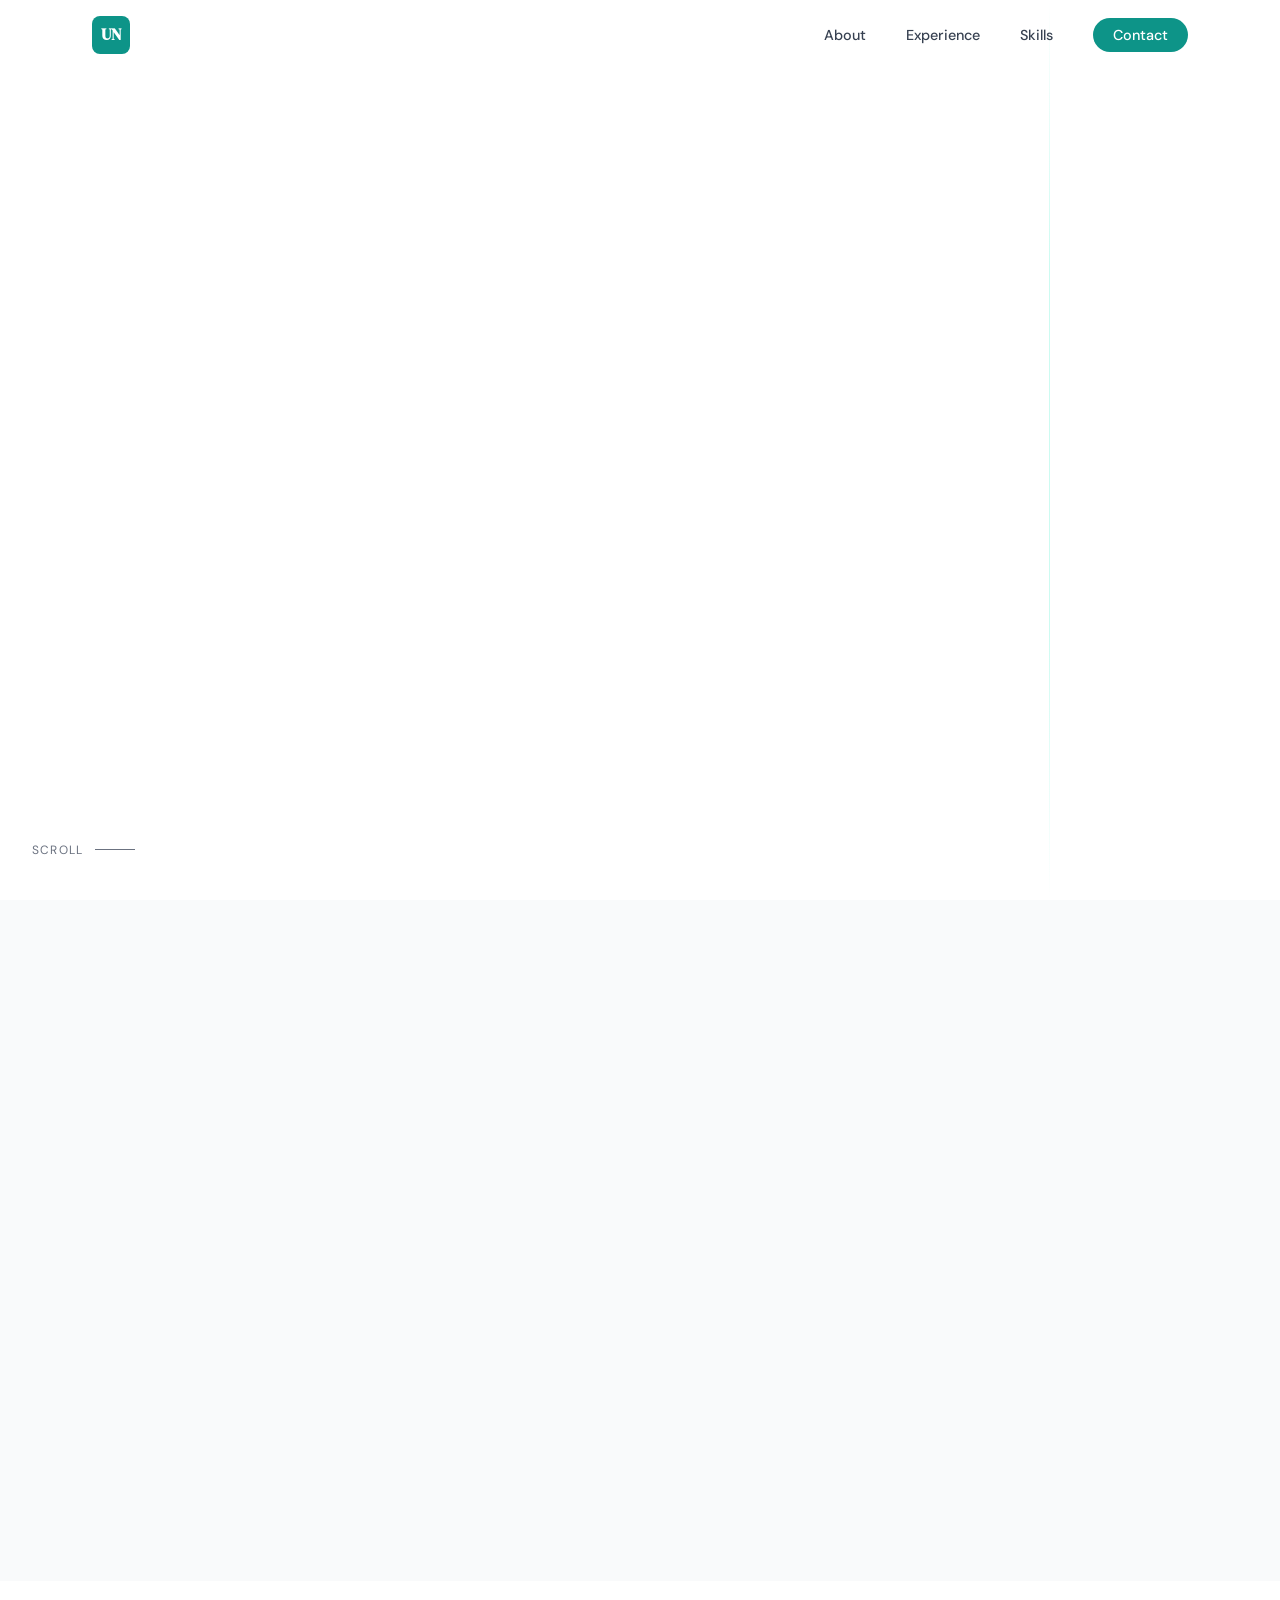
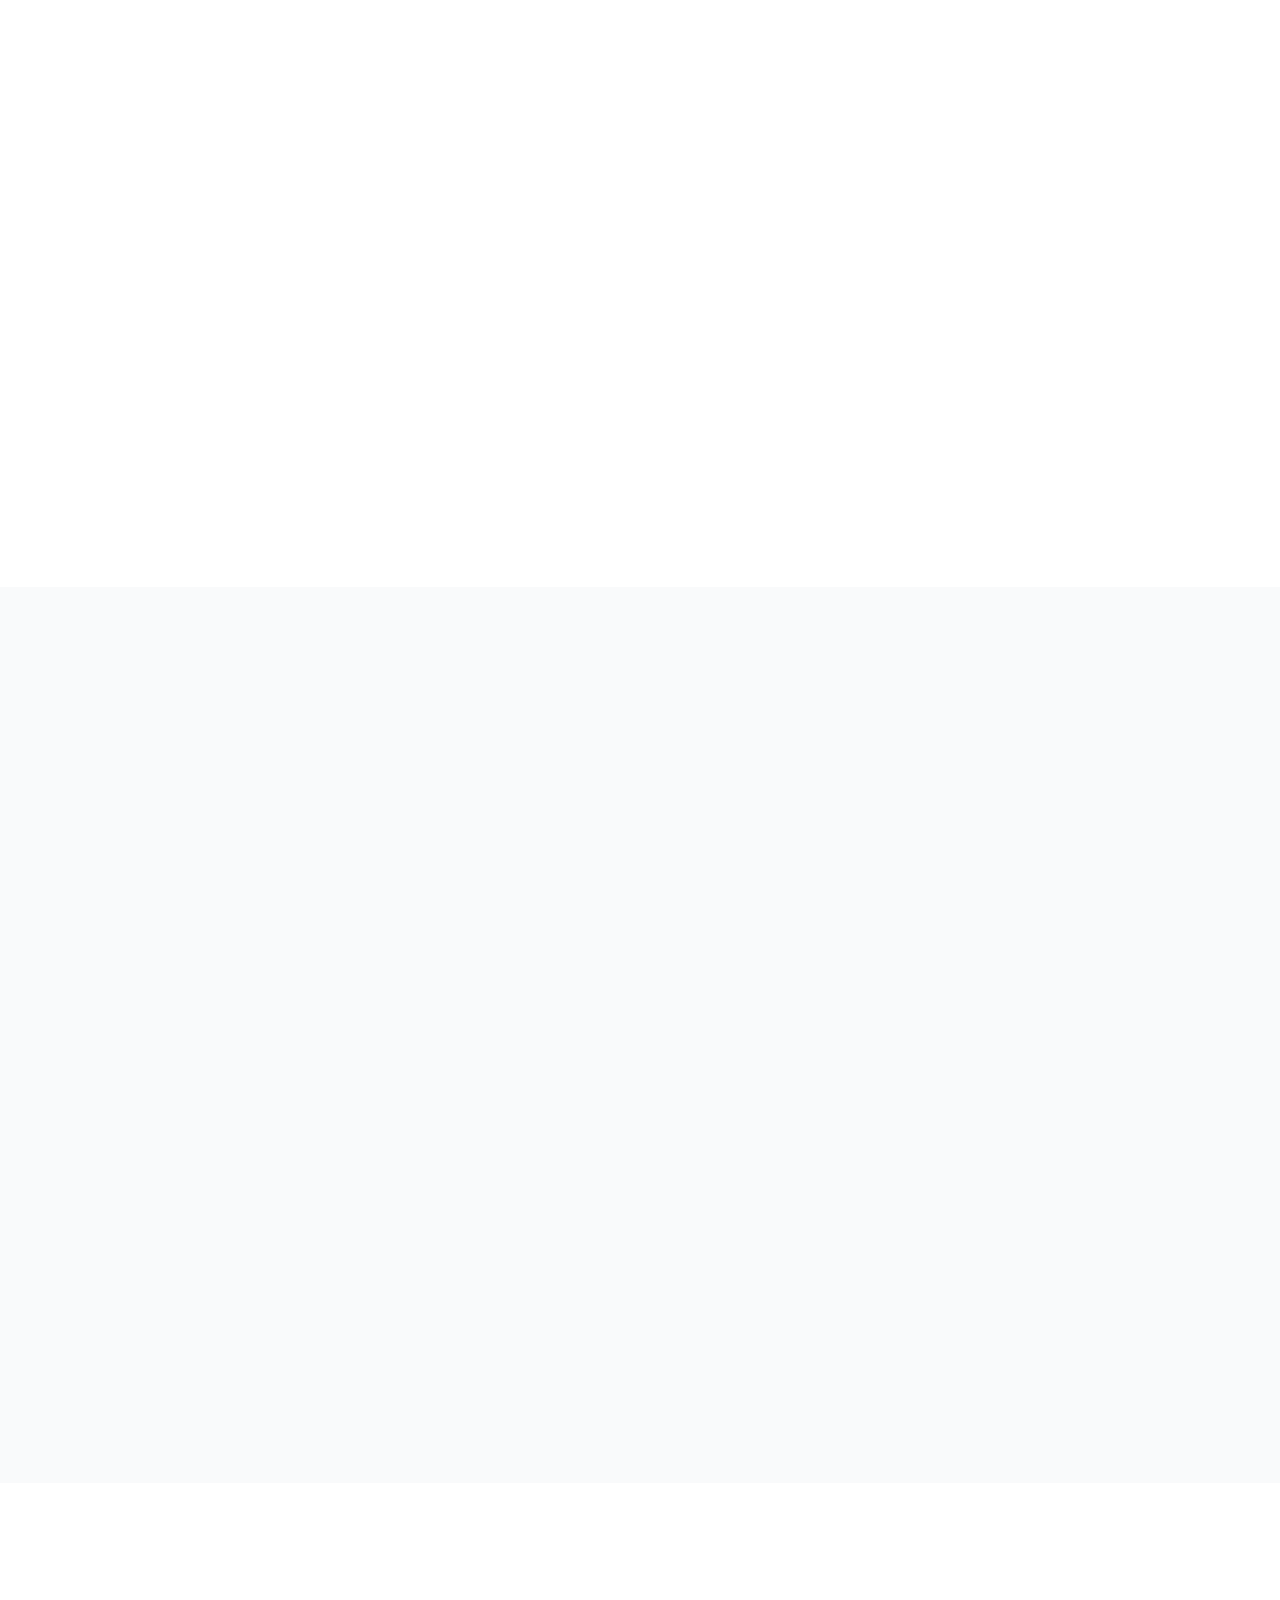
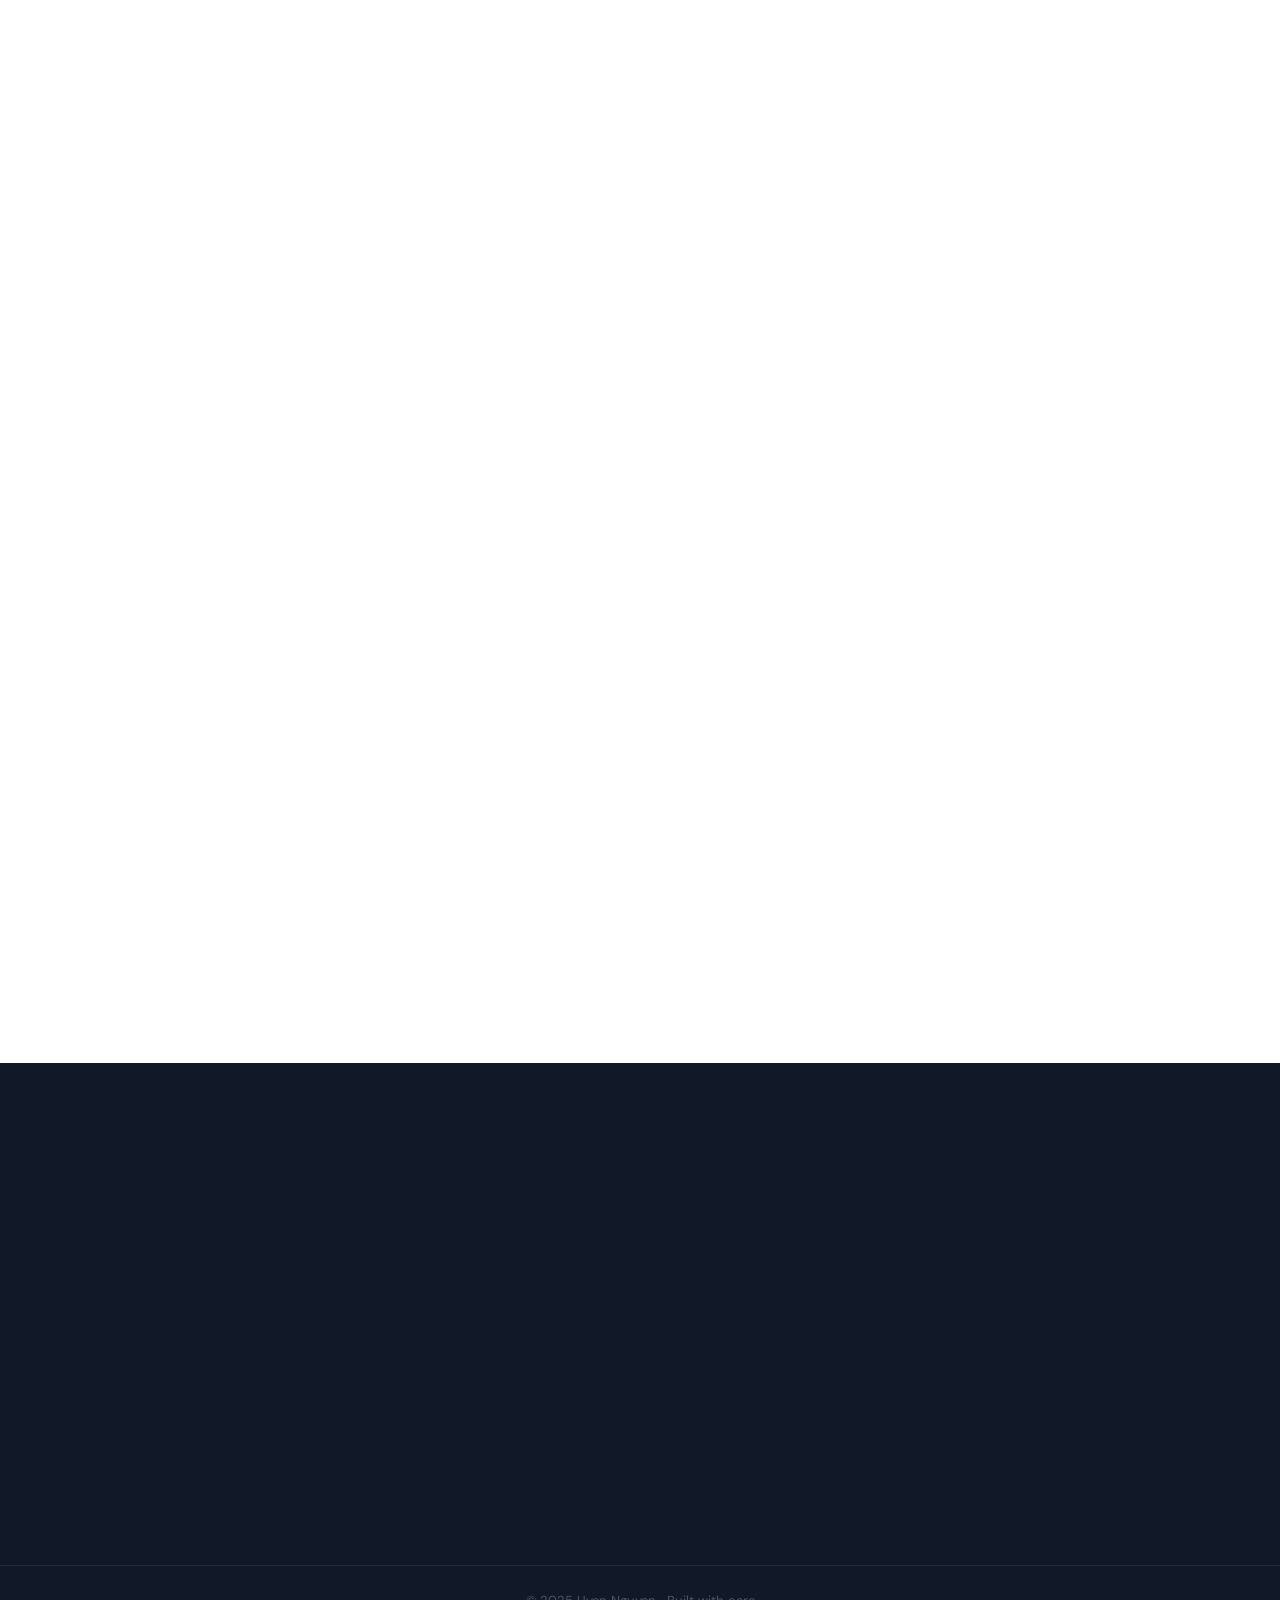
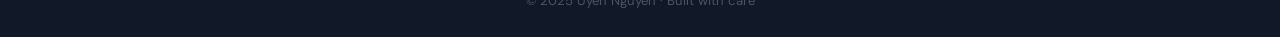
==== index.html @ 68ba97ee "Add files via upload" ====
<!DOCTYPE html>
<html lang="en">
<head>
  <meta charset="UTF-8" />
  <meta name="viewport" content="width=device-width, initial-scale=1.0" />
  <title>Uyen Nguyen — Accounting Professional</title>
  <link rel="stylesheet" href="styles.css" />
  <link href="https://fonts.googleapis.com/css2?family=DM+Serif+Display:ital@0;1&family=DM+Sans:wght@300;400;500;600&display=swap" rel="stylesheet" />
</head>
<body>

  <!-- NAV -->
  <nav id="navbar">
    <div class="nav-inner">
      <a class="nav-logo" href="#hero">UN</a>
      <ul class="nav-links">
        <li><a href="#about">About</a></li>
        <li><a href="#experience">Experience</a></li>
        <li><a href="#skills">Skills</a></li>
        <li><a href="#contact" class="nav-cta">Contact</a></li>
      </ul>
      <button class="hamburger" id="hamburger" aria-label="Menu">
        <span></span><span></span><span></span>
      </button>
    </div>
  </nav>

  <!-- HERO -->
  <section id="hero">
    <div class="hero-bg-line"></div>
    <div class="hero-content">
      <p class="hero-eyebrow" data-reveal>Accounting Professional</p>
      <h1 data-reveal data-delay="1">
        Uyen<br/><em>Nguyen</em>
      </h1>
      <p class="hero-sub" data-reveal data-delay="2">
        Rutgers Business School · B.S. Accounting (Expected 2027)<br/>
        Precision-driven, detail-obsessed, bilingual.
      </p>
      <div class="hero-actions" data-reveal data-delay="3">
        <a href="#experience" class="btn btn-primary">View My Work</a>
        <a href="#contact" class="btn btn-ghost">Get in Touch</a>
      </div>
    </div>
    <div class="hero-photo-wrap" data-reveal data-delay="2">
      <img src="profile.jpeg" alt="Uyen Nguyen" class="hero-photo" />
    </div>
    <div class="scroll-hint" id="scrollHint">
      <span>Scroll</span>
      <div class="scroll-line"></div>
    </div>
  </section>

  <!-- ABOUT -->
  <section id="about">
    <div class="container">
      <div class="about-grid">
        <div class="about-left">
          <p class="section-label" data-reveal>About Me</p>
          <h2 data-reveal>Numbers tell<br/><em>stories.</em> I translate them.</h2>
        </div>
        <div class="about-right">
          <p data-reveal>I'm an accounting student at Rutgers Business School with a passion for clean financial records, smart systems, and efficient workflows. My background spans remote bookkeeping, reconciliation, and leveraging tools like Excel and QuickBooks to drive accuracy and insight.</p>
          <p data-reveal>Before transferring to Rutgers, I earned my Associate's degree in Accounting from Brookdale Community College with a 3.80 GPA, landing on the Dean's List two years running. I bring the same dedication to everything I take on.</p>
          <div class="about-stats" data-reveal>
            <div class="stat">
              <span class="stat-num">97%</span>
              <span class="stat-label">Bookkeeping accuracy rate</span>
            </div>
            <div class="stat">
              <span class="stat-num">30%</span>
              <span class="stat-label">File retrieval time improvement</span>
            </div>
            <div class="stat">
              <span class="stat-num">3.80</span>
              <span class="stat-label">Community college GPA</span>
            </div>
          </div>
          <div class="about-meta" data-reveal>
            <div class="meta-item">
              <span class="meta-icon">📍</span>
              <span>Howell, New Jersey</span>
            </div>
            <div class="meta-item">
              <span class="meta-icon">🌐</span>
              <span>Vietnamese & English — Fluent</span>
            </div>
            <div class="meta-item">
              <span class="meta-icon">🎓</span>
              <span>B.S. Accounting, Rutgers — May 2027</span>
            </div>
          </div>
        </div>
      </div>
    </div>
  </section>

  <!-- EDUCATION -->
  <section id="education">
    <div class="container">
      <p class="section-label" data-reveal>Education</p>
      <h2 data-reveal>Academic <em>Foundation</em></h2>
      <div class="edu-grid">
        <div class="edu-card" data-reveal>
          <div class="edu-logo">R</div>
          <div class="edu-info">
            <h3>Rutgers, The State University of New Jersey</h3>
            <p class="edu-sub">Rutgers Business School · New Brunswick, NJ</p>
            <p class="edu-deg">Bachelor of Science, Accounting</p>
            <p class="edu-date">Expected May 2027</p>
            <div class="edu-tags">
              <span>Financial Accounting</span>
              <span>Managerial Accounting</span>
              <span>Cost Accounting</span>
              <span>Business Law</span>
              <span>Finance</span>
              <span>Marketing</span>
            </div>
          </div>
        </div>
        <div class="edu-card" data-reveal data-delay="1">
          <div class="edu-logo edu-logo-alt">B</div>
          <div class="edu-info">
            <h3>Brookdale Community College</h3>
            <p class="edu-sub">Lincroft, NJ</p>
            <p class="edu-deg">Associate of Science, Accounting</p>
            <p class="edu-date">May 2024 · GPA: 3.80</p>
            <div class="edu-tags">
              <span>🏆 Dean's List 2022</span>
              <span>🏆 Dean's List 2023</span>
              <span>Full-Time Student</span>
            </div>
          </div>
        </div>
      </div>
    </div>
  </section>

  <!-- EXPERIENCE -->
  <section id="experience">
    <div class="container">
      <p class="section-label" data-reveal>Experience</p>
      <h2 data-reveal>Professional <em>Work</em></h2>
      <div class="exp-block" data-reveal>
        <div class="exp-header">
          <div>
            <h3>Accounting Assistant</h3>
            <p class="exp-company">Donuts Bakery · Ho Chi Minh City, Vietnam</p>
          </div>
          <span class="exp-date">2021 – 2023</span>
        </div>
        <p class="exp-note">Remote Position · Bookkeeping & Financial Records</p>
        <ul class="exp-list">
          <li>
            <span class="exp-bullet"></span>
            Organized and systematically cataloged client files in Google Drive, improving file retrieval time by <strong>30%</strong> and streamlining accounting processes.
          </li>
          <li>
            <span class="exp-bullet"></span>
            Maintained accurate financial records and reconciled accounts, achieving a <strong>97% accuracy rate</strong> in bookkeeping tasks and ensuring 100% compliance with company standards and tax regulations.
          </li>
          <li>
            <span class="exp-bullet"></span>
            Assisted in tracking internal controls, ensuring accurate loan payments for operational expenses.
          </li>
          <li>
            <span class="exp-bullet"></span>
            Utilized Excel and QuickBooks to organize financial data, improving efficiency and accuracy across workflows.
          </li>
          <li>
            <span class="exp-bullet"></span>
            Coordinated and led dynamic Zoom meetings, contributing to team collaboration and effective problem-solving on accounting-related matters.
          </li>
        </ul>
        <div class="exp-tools">
          <span>Excel</span><span>QuickBooks</span><span>Google Drive</span><span>Zoom</span>
        </div>
      </div>
    </div>
  </section>

  <!-- SKILLS -->
  <section id="skills">
    <div class="container">
      <p class="section-label" data-reveal>Capabilities</p>
      <h2 data-reveal>Skills &amp; <em>Tools</em></h2>
      <div class="skills-grid">

        <div class="skill-card" data-reveal>
          <div class="skill-icon">📊</div>
          <h4>Microsoft Excel</h4>
          <p class="skill-level">Professional</p>
          <p>VLOOKUP, XLOOKUP, PivotTables, Charts, Advanced Functions</p>
        </div>

        <div class="skill-card" data-reveal data-delay="1">
          <div class="skill-icon">📒</div>
          <h4>QuickBooks Desktop</h4>
          <p class="skill-level">Advanced</p>
          <p>Financial records, reconciliation, accounts management</p>
        </div>

        <div class="skill-card" data-reveal data-delay="2">
          <div class="skill-icon">☁️</div>
          <h4>Google Workspace</h4>
          <p class="skill-level">Proficient</p>
          <p>Drive, Docs, Sheets — remote collaboration &amp; file management</p>
        </div>

        <div class="skill-card" data-reveal data-delay="3">
          <div class="skill-icon">🗄️</div>
          <h4>SQL</h4>
          <p class="skill-level">Basic</p>
          <p>Data querying and basic database operations</p>
        </div>

        <div class="skill-card" data-reveal data-delay="1">
          <div class="skill-icon">📋</div>
          <h4>Microsoft Office Suite</h4>
          <p class="skill-level">Proficient</p>
          <p>Word, PowerPoint — documentation and presentations</p>
        </div>

        <div class="skill-card" data-reveal data-delay="2">
          <div class="skill-icon">🌏</div>
          <h4>Languages</h4>
          <p class="skill-level">Bilingual</p>
          <p>Vietnamese (Native) &amp; English (Fluent)</p>
        </div>

      </div>

      <!-- Certifications -->
      <div class="certs-block" data-reveal>
        <p class="section-label" style="margin-bottom: 1.5rem;">Certifications</p>
        <div class="certs-list">
          <div class="cert-item">
            <span class="cert-icon">🎓</span>
            <div>
              <p class="cert-name">Excel Essential Training</p>
              <p class="cert-issuer">LinkedIn Learning</p>
            </div>
          </div>
          <div class="cert-item">
            <span class="cert-icon">🎓</span>
            <div>
              <p class="cert-name">Excel: VLOOKUP / XLOOKUP / Advanced Formulas</p>
              <p class="cert-issuer">LinkedIn Learning</p>
            </div>
          </div>
          <div class="cert-item">
            <span class="cert-icon">🎓</span>
            <div>
              <p class="cert-name">Professional Skills Job Simulation</p>
              <p class="cert-issuer">Forage · Issued Feb 2025</p>
            </div>
          </div>
        </div>
      </div>
    </div>
  </section>

  <!-- CONTACT -->
  <section id="contact">
    <div class="container">
      <div class="contact-inner">
        <div class="contact-left">
          <p class="section-label" data-reveal>Contact</p>
          <h2 data-reveal>Let's work<br/><em>together.</em></h2>
          <p data-reveal>I'm currently open to internship and part-time accounting opportunities. Reach out — I'd love to connect.</p>
        </div>
        <div class="contact-right" data-reveal>
          <a href="mailto:hoanguyen23101@gmail.com" class="contact-card">
            <span class="cc-icon">✉️</span>
            <div>
              <p class="cc-label">Email</p>
              <p class="cc-value">hoanguyen23101@gmail.com</p>
            </div>
          </a>
          <a href="tel:7326144716" class="contact-card">
            <span class="cc-icon">📱</span>
            <div>
              <p class="cc-label">Phone</p>
              <p class="cc-value">(732) 614-4716</p>
            </div>
          </a>
          <a href="https://linkedin.com/in/Uyennguyen" target="_blank" class="contact-card">
            <span class="cc-icon">🔗</span>
            <div>
              <p class="cc-label">LinkedIn</p>
              <p class="cc-value">linkedin.com/in/Uyennguyen</p>
            </div>
          </a>
          <a href="#" class="contact-card">
            <span class="cc-icon">📍</span>
            <div>
              <p class="cc-label">Location</p>
              <p class="cc-value">Howell, New Jersey 07732</p>
            </div>
          </a>
        </div>
      </div>
    </div>
  </section>

  <!-- FOOTER -->
  <footer>
    <div class="container">
      <p>© 2025 Uyen Nguyen · Built with care</p>
    </div>
  </footer>

  <script src="script.js"></script>
</body>
</html>
---- styles.css ----
/* ============================================================
   UYEN NGUYEN — PORTFOLIO  |  styles.css
   Palette: White + Teal (#0D9488) + Dark (#111827)
   Fonts: DM Serif Display (headings) + DM Sans (body)
============================================================ */

*, *::before, *::after { box-sizing: border-box; margin: 0; padding: 0; }

:root {
  --teal:       #0D9488;
  --teal-light: #CCFBF1;
  --teal-mid:   #5EEAD4;
  --dark:       #111827;
  --mid:        #374151;
  --muted:      #6B7280;
  --border:     #E5E7EB;
  --bg:         #FFFFFF;
  --bg-alt:     #F9FAFB;
  --radius:     12px;
  --transition: 0.35s cubic-bezier(0.4, 0, 0.2, 1);
  --max-w:      1160px;
}

html { scroll-behavior: smooth; }

body {
  font-family: 'DM Sans', sans-serif;
  background: var(--bg);
  color: var(--dark);
  font-size: 16px;
  line-height: 1.7;
  overflow-x: hidden;
}

/* ── TYPOGRAPHY ── */
h1, h2, h3, h4 { font-family: 'DM Serif Display', serif; line-height: 1.15; color: var(--dark); }
em { font-style: italic; color: var(--teal); }
a { text-decoration: none; color: inherit; }
strong { color: var(--teal); font-weight: 600; }

/* ── UTILITIES ── */
.container { max-width: var(--max-w); margin: 0 auto; padding: 0 2rem; }
.section-label {
  font-family: 'DM Sans', sans-serif;
  font-size: 0.75rem;
  font-weight: 600;
  letter-spacing: 0.15em;
  text-transform: uppercase;
  color: var(--teal);
  margin-bottom: 1rem;
}

/* ── REVEAL ANIMATIONS ── */
[data-reveal] {
  opacity: 0;
  transform: translateY(28px);
  transition: opacity 0.65s ease, transform 0.65s ease;
}
[data-reveal][data-delay="1"] { transition-delay: 0.1s; }
[data-reveal][data-delay="2"] { transition-delay: 0.2s; }
[data-reveal][data-delay="3"] { transition-delay: 0.35s; }
[data-reveal].visible { opacity: 1; transform: translateY(0); }

/* ============================================================
   NAV
============================================================ */
#navbar {
  position: fixed; top: 0; left: 0; right: 0; z-index: 100;
  padding: 1rem 0;
  transition: background var(--transition), box-shadow var(--transition);
}
#navbar.scrolled {
  background: rgba(255,255,255,0.92);
  backdrop-filter: blur(12px);
  box-shadow: 0 1px 0 var(--border);
}
.nav-inner {
  max-width: var(--max-w);
  margin: 0 auto; padding: 0 2rem;
  display: flex; align-items: center; justify-content: space-between;
}
.nav-logo {
  width: 38px; height: 38px; background: var(--teal); color: #fff;
  border-radius: 8px; display: grid; place-items: center;
  font-family: 'DM Serif Display', serif; font-size: 1rem; font-weight: 700;
}
.nav-links {
  display: flex; gap: 2.5rem; list-style: none;
}
.nav-links a {
  font-size: 0.9rem; font-weight: 500; color: var(--mid);
  transition: color var(--transition);
}
.nav-links a:hover { color: var(--teal); }
.nav-cta {
  background: var(--teal); color: #fff !important;
  padding: 0.5rem 1.25rem; border-radius: 999px;
  transition: background var(--transition) !important;
}
.nav-cta:hover { background: #0F766E !important; }
.hamburger { display: none; flex-direction: column; gap: 5px; border: none; background: none; cursor: pointer; }
.hamburger span { display: block; width: 22px; height: 2px; background: var(--dark); border-radius: 2px; transition: var(--transition); }

/* ============================================================
   HERO
============================================================ */
#hero {
  min-height: 100vh;
  display: flex; align-items: center;
  position: relative; overflow: hidden;
  padding: 8rem 2rem 4rem;
  background: var(--bg);
}
.hero-bg-line {
  position: absolute; top: 0; right: 18%;
  width: 1px; height: 100%;
  background: linear-gradient(to bottom, transparent, var(--teal-light) 30%, var(--teal-light) 70%, transparent);
}
.hero-content { position: relative; z-index: 2; max-width: 680px; }
.hero-eyebrow {
  font-size: 0.8rem; font-weight: 600; letter-spacing: 0.2em;
  text-transform: uppercase; color: var(--teal); margin-bottom: 1.25rem;
}
#hero h1 {
  font-size: clamp(3.5rem, 9vw, 7rem);
  line-height: 1.05; margin-bottom: 1.5rem;
  color: var(--dark);
}
.hero-sub {
  font-size: 1.1rem; color: var(--muted); margin-bottom: 2.5rem; line-height: 1.6;
}
.hero-actions { display: flex; gap: 1rem; flex-wrap: wrap; }
.btn {
  display: inline-flex; align-items: center;
  padding: 0.85rem 2rem; border-radius: 999px;
  font-size: 0.9rem; font-weight: 600;
  transition: all var(--transition); cursor: pointer;
}
.btn-primary { background: var(--teal); color: #fff; }
.btn-primary:hover { background: #0F766E; transform: translateY(-2px); box-shadow: 0 8px 24px rgba(13,148,136,0.3); }
.btn-ghost { border: 1.5px solid var(--border); color: var(--mid); }
.btn-ghost:hover { border-color: var(--teal); color: var(--teal); }

.hero-photo-wrap {
  position: absolute; right: 6%; top: 50%; transform: translateY(-50%);
  width: clamp(200px, 22vw, 340px); height: clamp(200px, 22vw, 340px);
  z-index: 1;
}
.hero-photo-wrap::before {
  content: '';
  position: absolute; inset: -10px;
  background: var(--teal-light);
  border-radius: 40% 60% 55% 45% / 45% 40% 60% 55%;
  animation: morphBlob 8s ease-in-out infinite;
  z-index: 0;
}
.hero-photo {
  position: relative; z-index: 1;
  width: 100%; height: 100%;
  object-fit: cover; object-position: center top;
  border-radius: 38% 62% 52% 48% / 42% 38% 62% 58%;
  animation: morphBlob 8s ease-in-out infinite;
  box-shadow: 0 20px 60px rgba(13,148,136,0.2);
}
@keyframes morphBlob {
  0%,100% { border-radius: 38% 62% 52% 48% / 42% 38% 62% 58%; }
  33%      { border-radius: 60% 40% 30% 70% / 55% 30% 70% 45%; }
  66%      { border-radius: 40% 60% 65% 35% / 40% 65% 35% 60%; }
}
.scroll-hint {
  position: absolute; bottom: 2.5rem; left: 2rem;
  display: flex; align-items: center; gap: 0.75rem;
  font-size: 0.75rem; letter-spacing: 0.1em; text-transform: uppercase;
  color: var(--muted); opacity: 1; transition: opacity 0.5s;
}
.scroll-hint.hidden { opacity: 0; }
.scroll-line {
  width: 40px; height: 1px; background: var(--muted);
  position: relative; overflow: hidden;
}
.scroll-line::after {
  content: '';
  position: absolute; left: -100%; top: 0;
  width: 100%; height: 100%; background: var(--teal);
  animation: scrollSlide 2s ease-in-out infinite;
}
@keyframes scrollSlide { 0%{left:-100%} 50%{left:0} 100%{left:100%} }

/* ============================================================
   ABOUT
============================================================ */
#about { padding: 7rem 0; background: var(--bg-alt); }
.about-grid {
  display: grid; grid-template-columns: 1fr 1.6fr; gap: 5rem; align-items: start;
}
.about-left h2 { font-size: clamp(2rem, 4vw, 3rem); }
.about-right p { color: var(--mid); margin-bottom: 1.5rem; }
.about-stats {
  display: flex; gap: 2rem; margin: 2.5rem 0;
  flex-wrap: wrap;
}
.stat { display: flex; flex-direction: column; }
.stat-num {
  font-family: 'DM Serif Display', serif;
  font-size: 2.2rem; color: var(--teal); line-height: 1;
}
.stat-label { font-size: 0.8rem; color: var(--muted); margin-top: 0.3rem; }
.about-meta { display: flex; flex-direction: column; gap: 0.6rem; }
.meta-item { display: flex; align-items: center; gap: 0.75rem; font-size: 0.9rem; color: var(--mid); }
.meta-icon { font-size: 1rem; }

/* ============================================================
   EDUCATION
============================================================ */
#education { padding: 7rem 0; }
#education h2 { font-size: clamp(2rem, 4vw, 3rem); margin-bottom: 3rem; }
.edu-grid { display: grid; grid-template-columns: 1fr 1fr; gap: 2rem; }
.edu-card {
  display: flex; gap: 1.5rem;
  padding: 2rem; border: 1.5px solid var(--border);
  border-radius: var(--radius);
  background: var(--bg);
  transition: border-color var(--transition), box-shadow var(--transition);
}
.edu-card:hover { border-color: var(--teal-mid); box-shadow: 0 8px 30px rgba(13,148,136,0.1); }
.edu-logo {
  width: 48px; height: 48px; flex-shrink: 0;
  background: var(--teal); color: #fff;
  border-radius: 10px; display: grid; place-items: center;
  font-family: 'DM Serif Display', serif; font-size: 1.3rem;
}
.edu-logo-alt { background: var(--dark); }
.edu-info h3 { font-size: 1rem; margin-bottom: 0.25rem; }
.edu-sub { font-size: 0.82rem; color: var(--muted); margin-bottom: 0.5rem; }
.edu-deg { font-size: 0.9rem; font-weight: 500; color: var(--mid); }
.edu-date { font-size: 0.82rem; color: var(--teal); font-weight: 500; margin-bottom: 1rem; }
.edu-tags { display: flex; flex-wrap: wrap; gap: 0.4rem; }
.edu-tags span {
  font-size: 0.72rem; padding: 0.25rem 0.65rem;
  background: var(--teal-light); color: var(--teal);
  border-radius: 999px; font-weight: 500;
}

/* ============================================================
   EXPERIENCE
============================================================ */
#experience { padding: 7rem 0; background: var(--bg-alt); }
#experience h2 { font-size: clamp(2rem, 4vw, 3rem); margin-bottom: 3rem; }
.exp-block {
  padding: 2.5rem; border: 1.5px solid var(--border);
  border-radius: var(--radius); background: var(--bg);
  transition: box-shadow var(--transition);
}
.exp-block:hover { box-shadow: 0 12px 40px rgba(0,0,0,0.06); }
.exp-header {
  display: flex; justify-content: space-between; align-items: flex-start;
  margin-bottom: 0.4rem; flex-wrap: wrap; gap: 1rem;
}
.exp-header h3 { font-size: 1.35rem; }
.exp-company { font-size: 0.9rem; color: var(--muted); }
.exp-date {
  font-size: 0.82rem; font-weight: 600; color: var(--teal);
  background: var(--teal-light); padding: 0.3rem 0.8rem;
  border-radius: 999px; white-space: nowrap;
}
.exp-note { font-size: 0.82rem; color: var(--muted); margin-bottom: 1.5rem; font-style: italic; }
.exp-list { list-style: none; display: flex; flex-direction: column; gap: 0.85rem; margin-bottom: 1.75rem; }
.exp-list li { display: flex; align-items: flex-start; gap: 0.85rem; font-size: 0.95rem; color: var(--mid); }
.exp-bullet {
  flex-shrink: 0; width: 6px; height: 6px;
  background: var(--teal); border-radius: 50%;
  margin-top: 0.6rem;
}
.exp-tools { display: flex; flex-wrap: wrap; gap: 0.4rem; }
.exp-tools span {
  font-size: 0.78rem; padding: 0.3rem 0.8rem;
  background: var(--bg-alt); border: 1px solid var(--border);
  border-radius: 999px; color: var(--mid); font-weight: 500;
}

/* ============================================================
   SKILLS
============================================================ */
#skills { padding: 7rem 0; }
#skills h2 { font-size: clamp(2rem, 4vw, 3rem); margin-bottom: 3rem; }
.skills-grid {
  display: grid; grid-template-columns: repeat(3, 1fr);
  gap: 1.5rem; margin-bottom: 4rem;
}
.skill-card {
  padding: 1.75rem;
  border: 1.5px solid var(--border);
  border-radius: var(--radius);
  background: var(--bg);
  transition: border-color var(--transition), transform var(--transition), box-shadow var(--transition);
}
.skill-card:hover {
  border-color: var(--teal-mid);
  transform: translateY(-4px);
  box-shadow: 0 12px 32px rgba(13,148,136,0.12);
}
.skill-icon { font-size: 1.75rem; margin-bottom: 0.85rem; }
.skill-card h4 { font-size: 1rem; margin-bottom: 0.25rem; }
.skill-level { font-size: 0.75rem; font-weight: 600; color: var(--teal); text-transform: uppercase; letter-spacing: 0.08em; margin-bottom: 0.5rem; }
.skill-card p { font-size: 0.88rem; color: var(--muted); line-height: 1.5; }

/* Certifications */
.certs-block {
  background: var(--bg-alt); border-radius: var(--radius);
  padding: 2.5rem; border: 1.5px solid var(--border);
}
.certs-list { display: flex; flex-direction: column; gap: 1rem; }
.cert-item { display: flex; align-items: center; gap: 1rem; }
.cert-icon { font-size: 1.25rem; }
.cert-name { font-weight: 500; font-size: 0.95rem; }
.cert-issuer { font-size: 0.82rem; color: var(--muted); }

/* ============================================================
   CONTACT
============================================================ */
#contact { padding: 7rem 0; background: var(--dark); color: #fff; }
#contact .section-label { color: var(--teal-mid); }
#contact h2 { font-size: clamp(2.2rem, 5vw, 3.5rem); color: #fff; }
.contact-inner { display: grid; grid-template-columns: 1fr 1.2fr; gap: 5rem; align-items: center; }
.contact-left p { color: #9CA3AF; margin-top: 1.5rem; font-size: 1.05rem; }
.contact-right { display: grid; grid-template-columns: 1fr 1fr; gap: 1rem; }
.contact-card {
  display: flex; align-items: center; gap: 1rem;
  padding: 1.25rem 1.5rem;
  background: rgba(255,255,255,0.05);
  border: 1px solid rgba(255,255,255,0.1);
  border-radius: var(--radius);
  transition: background var(--transition), border-color var(--transition), transform var(--transition);
}
.contact-card:hover {
  background: rgba(13,148,136,0.15);
  border-color: var(--teal);
  transform: translateY(-2px);
}
.cc-icon { font-size: 1.35rem; }
.cc-label { font-size: 0.72rem; text-transform: uppercase; letter-spacing: 0.1em; color: #6B7280; font-weight: 600; }
.cc-value { font-size: 0.85rem; color: #E5E7EB; margin-top: 0.15rem; }

/* ============================================================
   FOOTER
============================================================ */
footer {
  padding: 1.5rem 0; background: var(--dark);
  border-top: 1px solid rgba(255,255,255,0.07);
  text-align: center; font-size: 0.82rem; color: #4B5563;
}

/* ============================================================
   RESPONSIVE
============================================================ */
@media (max-width: 900px) {
  .about-grid, .contact-inner { grid-template-columns: 1fr; gap: 3rem; }
  .edu-grid, .skills-grid { grid-template-columns: 1fr; }
  .contact-right { grid-template-columns: 1fr; }
}
@media (max-width: 768px) {
  .nav-links { display: none; }
  .hamburger { display: flex; }
  #hero { padding: 7rem 2rem 4rem; }
  .hero-photo-wrap { display: none; }
  .exp-header { flex-direction: column; }
}
@media (max-width: 480px) {
  .hero-actions { flex-direction: column; }
  .btn { justify-content: center; }
  .about-stats { flex-direction: column; gap: 1.25rem; }
}
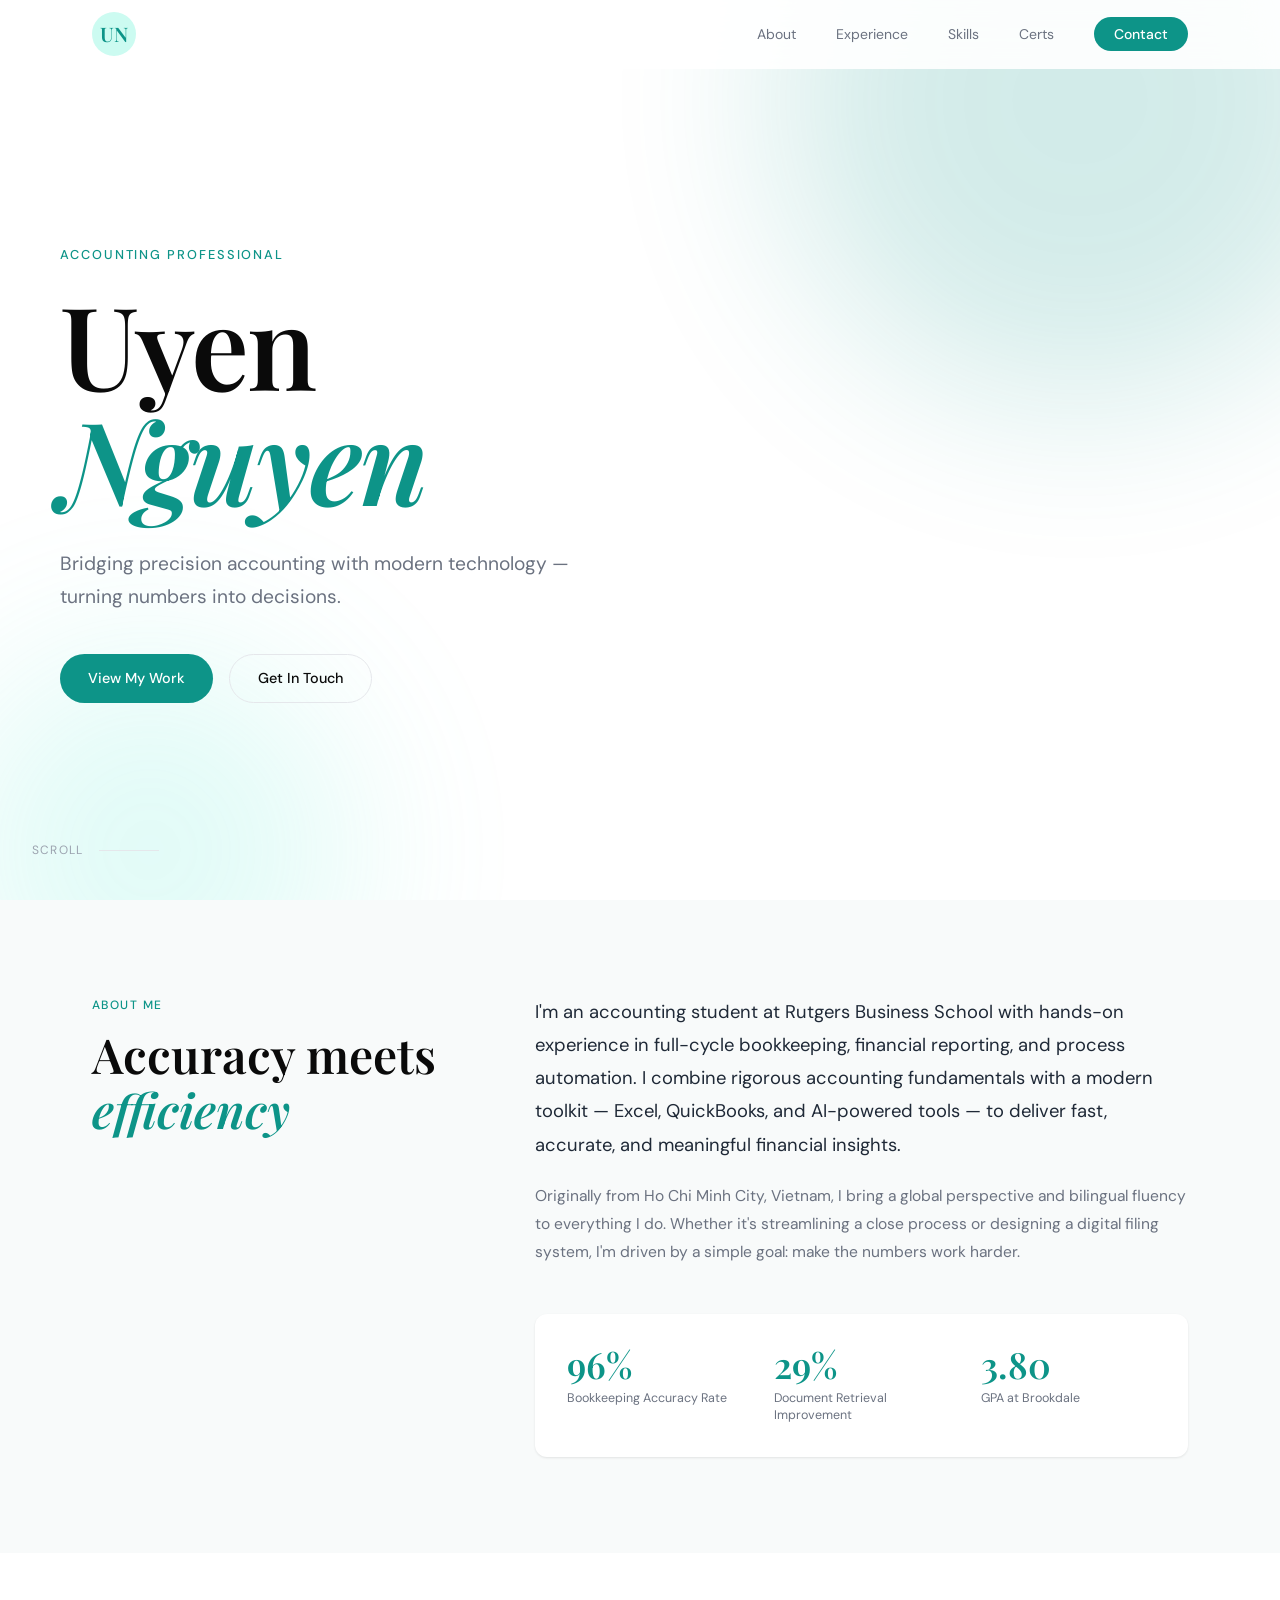
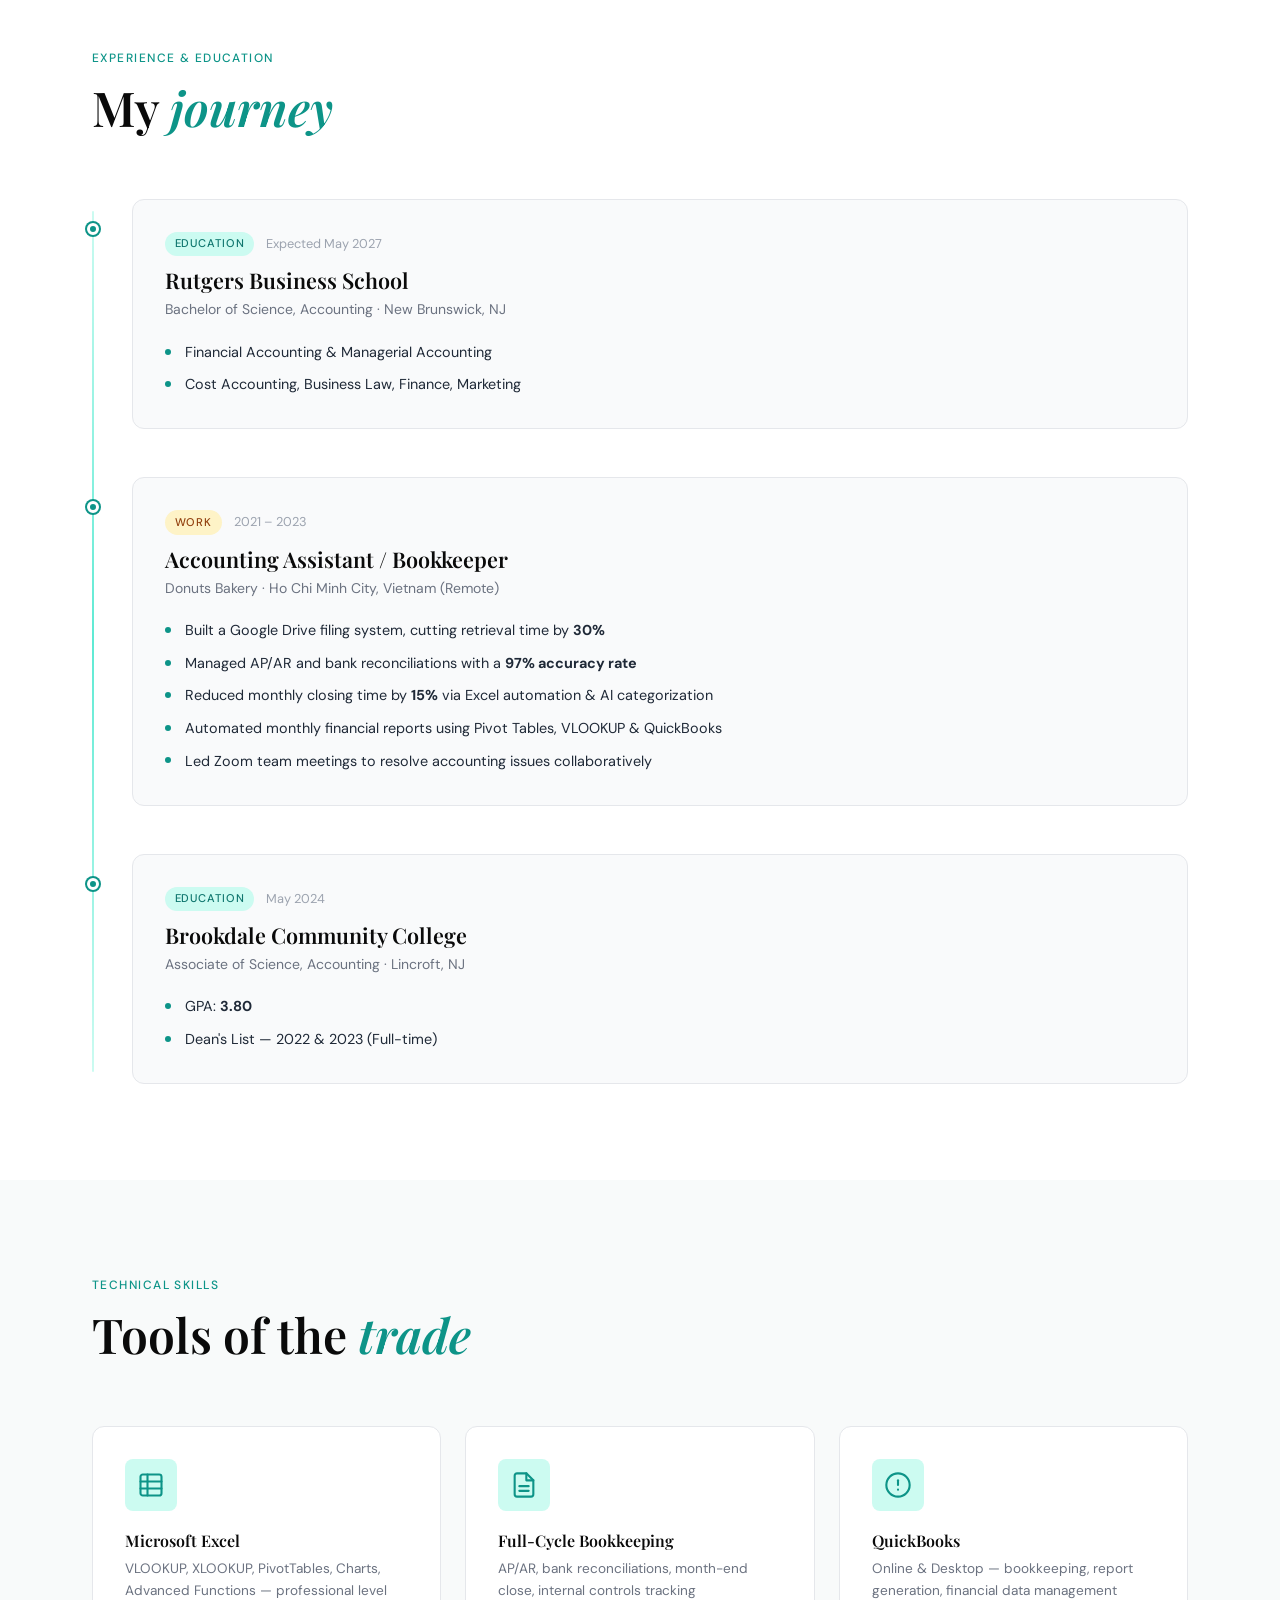
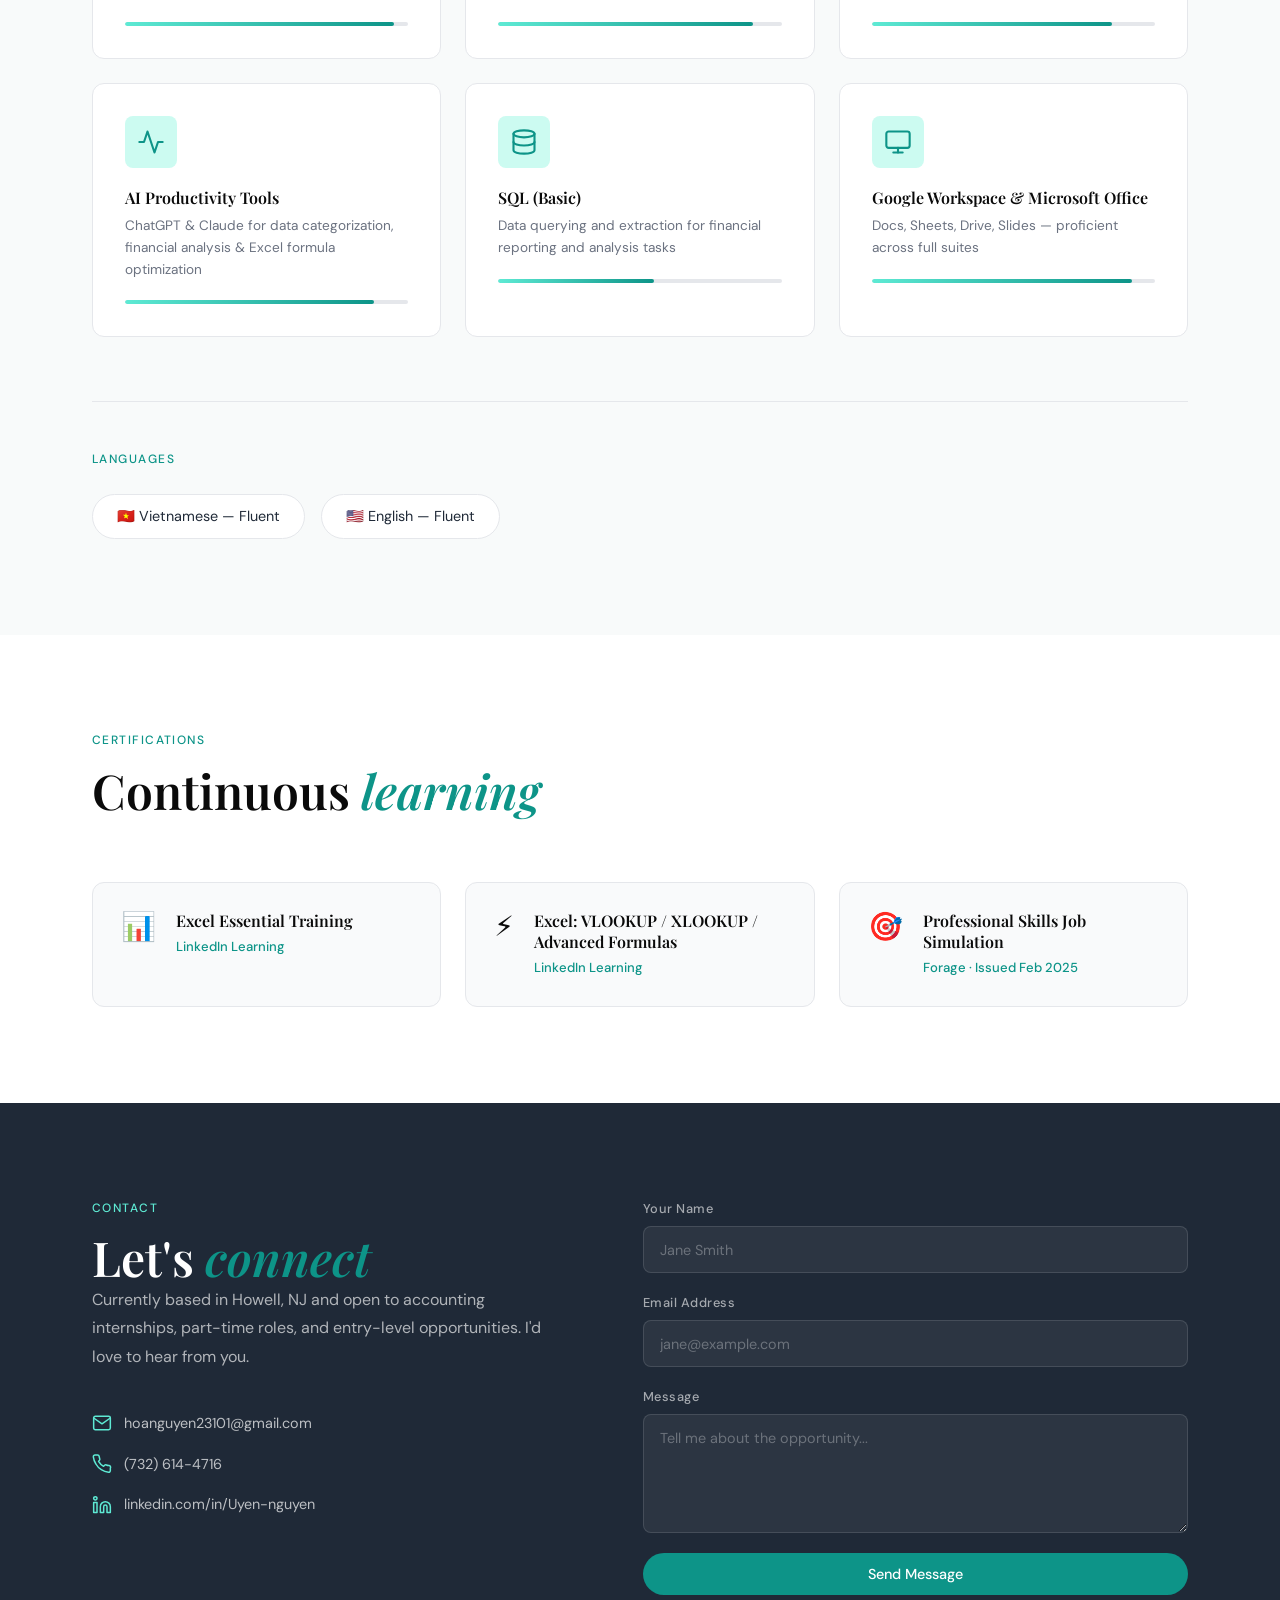
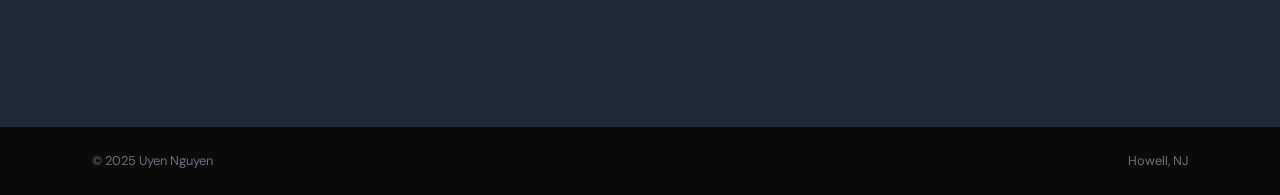
==== commit 39cdc988: "Add files via upload" ====
--- a/index.html
+++ b/index.html
@@ -5,21 +5,22 @@
   <meta name="viewport" content="width=device-width, initial-scale=1.0" />
   <title>Uyen Nguyen — Accounting Professional</title>
   <link rel="stylesheet" href="styles.css" />
-  <link href="https://fonts.googleapis.com/css2?family=DM+Serif+Display:ital@0;1&family=DM+Sans:wght@300;400;500;600&display=swap" rel="stylesheet" />
+  <link href="https://fonts.googleapis.com/css2?family=Playfair+Display:ital,wght@0,400;0,600;1,400&family=DM+Sans:wght@300;400;500&display=swap" rel="stylesheet" />
 </head>
 <body>
 
   <!-- NAV -->
   <nav id="navbar">
     <div class="nav-inner">
-      <a class="nav-logo" href="#hero">UN</a>
+      <span class="nav-logo">UN</span>
       <ul class="nav-links">
         <li><a href="#about">About</a></li>
         <li><a href="#experience">Experience</a></li>
         <li><a href="#skills">Skills</a></li>
+        <li><a href="#certifications">Certs</a></li>
         <li><a href="#contact" class="nav-cta">Contact</a></li>
       </ul>
-      <button class="hamburger" id="hamburger" aria-label="Menu">
+      <button class="burger" id="burger" aria-label="Toggle menu">
         <span></span><span></span><span></span>
       </button>
     </div>
@@ -27,25 +28,23 @@
 
   <!-- HERO -->
   <section id="hero">
-    <div class="hero-bg-line"></div>
+    <div class="hero-bg">
+      <div class="blob blob-1"></div>
+      <div class="blob blob-2"></div>
+    </div>
     <div class="hero-content">
       <p class="hero-eyebrow" data-reveal>Accounting Professional</p>
-      <h1 data-reveal data-delay="1">
-        Uyen<br/><em>Nguyen</em>
-      </h1>
-      <p class="hero-sub" data-reveal data-delay="2">
-        Rutgers Business School · B.S. Accounting (Expected 2027)<br/>
-        Precision-driven, detail-obsessed, bilingual.
+      <h1 class="hero-name" data-reveal>Uyen<br /><em>Nguyen</em></h1>
+      <p class="hero-tagline" data-reveal>
+        Bridging precision accounting with modern technology —<br />
+        turning numbers into decisions.
       </p>
-      <div class="hero-actions" data-reveal data-delay="3">
+      <div class="hero-actions" data-reveal>
         <a href="#experience" class="btn btn-primary">View My Work</a>
-        <a href="#contact" class="btn btn-ghost">Get in Touch</a>
-      </div>
-    </div>
-    <div class="hero-photo-wrap" data-reveal data-delay="2">
-      <img src="profile.jpeg" alt="Uyen Nguyen" class="hero-photo" />
-    </div>
-    <div class="scroll-hint" id="scrollHint">
+        <a href="#contact" class="btn btn-ghost">Get In Touch</a>
+      </div>
+    </div>
+    <div class="hero-scroll-hint">
       <span>Scroll</span>
       <div class="scroll-line"></div>
     </div>
@@ -56,79 +55,28 @@
     <div class="container">
       <div class="about-grid">
         <div class="about-left">
-          <p class="section-label" data-reveal>About Me</p>
-          <h2 data-reveal>Numbers tell<br/><em>stories.</em> I translate them.</h2>
+          <div class="section-label">About Me</div>
+          <h2 class="section-title">Accuracy meets<br /><em>efficiency</em></h2>
         </div>
         <div class="about-right">
-          <p data-reveal>I'm an accounting student at Rutgers Business School with a passion for clean financial records, smart systems, and efficient workflows. My background spans remote bookkeeping, reconciliation, and leveraging tools like Excel and QuickBooks to drive accuracy and insight.</p>
-          <p data-reveal>Before transferring to Rutgers, I earned my Associate's degree in Accounting from Brookdale Community College with a 3.80 GPA, landing on the Dean's List two years running. I bring the same dedication to everything I take on.</p>
-          <div class="about-stats" data-reveal>
+          <p class="about-lead">
+            I'm an accounting student at Rutgers Business School with hands-on experience in full-cycle bookkeeping, financial reporting, and process automation. I combine rigorous accounting fundamentals with a modern toolkit — Excel, QuickBooks, and AI-powered tools — to deliver fast, accurate, and meaningful financial insights.
+          </p>
+          <p class="about-body">
+            Originally from Ho Chi Minh City, Vietnam, I bring a global perspective and bilingual fluency to everything I do. Whether it's streamlining a close process or designing a digital filing system, I'm driven by a simple goal: make the numbers work harder.
+          </p>
+          <div class="about-stats">
             <div class="stat">
               <span class="stat-num">97%</span>
-              <span class="stat-label">Bookkeeping accuracy rate</span>
+              <span class="stat-label">Bookkeeping Accuracy Rate</span>
             </div>
             <div class="stat">
               <span class="stat-num">30%</span>
-              <span class="stat-label">File retrieval time improvement</span>
+              <span class="stat-label">Document Retrieval Improvement</span>
             </div>
             <div class="stat">
               <span class="stat-num">3.80</span>
-              <span class="stat-label">Community college GPA</span>
-            </div>
-          </div>
-          <div class="about-meta" data-reveal>
-            <div class="meta-item">
-              <span class="meta-icon">📍</span>
-              <span>Howell, New Jersey</span>
-            </div>
-            <div class="meta-item">
-              <span class="meta-icon">🌐</span>
-              <span>Vietnamese & English — Fluent</span>
-            </div>
-            <div class="meta-item">
-              <span class="meta-icon">🎓</span>
-              <span>B.S. Accounting, Rutgers — May 2027</span>
-            </div>
-          </div>
-        </div>
-      </div>
-    </div>
-  </section>
-
-  <!-- EDUCATION -->
-  <section id="education">
-    <div class="container">
-      <p class="section-label" data-reveal>Education</p>
-      <h2 data-reveal>Academic <em>Foundation</em></h2>
-      <div class="edu-grid">
-        <div class="edu-card" data-reveal>
-          <div class="edu-logo">R</div>
-          <div class="edu-info">
-            <h3>Rutgers, The State University of New Jersey</h3>
-            <p class="edu-sub">Rutgers Business School · New Brunswick, NJ</p>
-            <p class="edu-deg">Bachelor of Science, Accounting</p>
-            <p class="edu-date">Expected May 2027</p>
-            <div class="edu-tags">
-              <span>Financial Accounting</span>
-              <span>Managerial Accounting</span>
-              <span>Cost Accounting</span>
-              <span>Business Law</span>
-              <span>Finance</span>
-              <span>Marketing</span>
-            </div>
-          </div>
-        </div>
-        <div class="edu-card" data-reveal data-delay="1">
-          <div class="edu-logo edu-logo-alt">B</div>
-          <div class="edu-info">
-            <h3>Brookdale Community College</h3>
-            <p class="edu-sub">Lincroft, NJ</p>
-            <p class="edu-deg">Associate of Science, Accounting</p>
-            <p class="edu-date">May 2024 · GPA: 3.80</p>
-            <div class="edu-tags">
-              <span>🏆 Dean's List 2022</span>
-              <span>🏆 Dean's List 2023</span>
-              <span>Full-Time Student</span>
+              <span class="stat-label">GPA at Brookdale</span>
             </div>
           </div>
         </div>
@@ -139,42 +87,67 @@
   <!-- EXPERIENCE -->
   <section id="experience">
     <div class="container">
-      <p class="section-label" data-reveal>Experience</p>
-      <h2 data-reveal>Professional <em>Work</em></h2>
-      <div class="exp-block" data-reveal>
-        <div class="exp-header">
-          <div>
-            <h3>Accounting Assistant</h3>
-            <p class="exp-company">Donuts Bakery · Ho Chi Minh City, Vietnam</p>
-          </div>
-          <span class="exp-date">2021 – 2023</span>
-        </div>
-        <p class="exp-note">Remote Position · Bookkeeping & Financial Records</p>
-        <ul class="exp-list">
-          <li>
-            <span class="exp-bullet"></span>
-            Organized and systematically cataloged client files in Google Drive, improving file retrieval time by <strong>30%</strong> and streamlining accounting processes.
-          </li>
-          <li>
-            <span class="exp-bullet"></span>
-            Maintained accurate financial records and reconciled accounts, achieving a <strong>97% accuracy rate</strong> in bookkeeping tasks and ensuring 100% compliance with company standards and tax regulations.
-          </li>
-          <li>
-            <span class="exp-bullet"></span>
-            Assisted in tracking internal controls, ensuring accurate loan payments for operational expenses.
-          </li>
-          <li>
-            <span class="exp-bullet"></span>
-            Utilized Excel and QuickBooks to organize financial data, improving efficiency and accuracy across workflows.
-          </li>
-          <li>
-            <span class="exp-bullet"></span>
-            Coordinated and led dynamic Zoom meetings, contributing to team collaboration and effective problem-solving on accounting-related matters.
-          </li>
-        </ul>
-        <div class="exp-tools">
-          <span>Excel</span><span>QuickBooks</span><span>Google Drive</span><span>Zoom</span>
-        </div>
+      <div class="section-header">
+        <div class="section-label">Experience &amp; Education</div>
+        <h2 class="section-title">My <em>journey</em></h2>
+      </div>
+
+      <div class="timeline">
+
+        <!-- Education: Rutgers -->
+        <div class="timeline-item" data-type="edu">
+          <div class="timeline-dot"></div>
+          <div class="timeline-card">
+            <div class="card-meta">
+              <span class="card-tag card-tag--edu">Education</span>
+              <span class="card-date">Expected May 2027</span>
+            </div>
+            <h3 class="card-title">Rutgers Business School</h3>
+            <p class="card-sub">Bachelor of Science, Accounting · New Brunswick, NJ</p>
+            <ul class="card-list">
+              <li>Financial Accounting &amp; Managerial Accounting</li>
+              <li>Cost Accounting, Business Law, Finance, Marketing</li>
+            </ul>
+          </div>
+        </div>
+
+        <!-- Work: Donuts Bakery -->
+        <div class="timeline-item" data-type="work">
+          <div class="timeline-dot"></div>
+          <div class="timeline-card">
+            <div class="card-meta">
+              <span class="card-tag card-tag--work">Work</span>
+              <span class="card-date">2021 – 2023</span>
+            </div>
+            <h3 class="card-title">Accounting Assistant / Bookkeeper</h3>
+            <p class="card-sub">Donuts Bakery · Ho Chi Minh City, Vietnam (Remote)</p>
+            <ul class="card-list">
+              <li>Built a Google Drive filing system, cutting retrieval time by <strong>30%</strong></li>
+              <li>Managed AP/AR and bank reconciliations with a <strong>97% accuracy rate</strong></li>
+              <li>Reduced monthly closing time by <strong>15%</strong> via Excel automation &amp; AI categorization</li>
+              <li>Automated monthly financial reports using Pivot Tables, VLOOKUP &amp; QuickBooks</li>
+              <li>Led Zoom team meetings to resolve accounting issues collaboratively</li>
+            </ul>
+          </div>
+        </div>
+
+        <!-- Education: Brookdale -->
+        <div class="timeline-item" data-type="edu">
+          <div class="timeline-dot"></div>
+          <div class="timeline-card">
+            <div class="card-meta">
+              <span class="card-tag card-tag--edu">Education</span>
+              <span class="card-date">May 2024</span>
+            </div>
+            <h3 class="card-title">Brookdale Community College</h3>
+            <p class="card-sub">Associate of Science, Accounting · Lincroft, NJ</p>
+            <ul class="card-list">
+              <li>GPA: <strong>3.80</strong></li>
+              <li>Dean's List — 2022 &amp; 2023 (Full-time)</li>
+            </ul>
+          </div>
+        </div>
+
       </div>
     </div>
   </section>
@@ -182,78 +155,105 @@
   <!-- SKILLS -->
   <section id="skills">
     <div class="container">
-      <p class="section-label" data-reveal>Capabilities</p>
-      <h2 data-reveal>Skills &amp; <em>Tools</em></h2>
+      <div class="section-header">
+        <div class="section-label">Technical Skills</div>
+        <h2 class="section-title">Tools of the <em>trade</em></h2>
+      </div>
       <div class="skills-grid">
 
-        <div class="skill-card" data-reveal>
-          <div class="skill-icon">📊</div>
+        <div class="skill-card">
+          <div class="skill-icon">
+            <svg width="28" height="28" viewBox="0 0 24 24" fill="none" stroke="currentColor" stroke-width="1.8" stroke-linecap="round" stroke-linejoin="round"><rect x="3" y="3" width="18" height="18" rx="2"/><line x1="3" y1="9" x2="21" y2="9"/><line x1="3" y1="15" x2="21" y2="15"/><line x1="9" y1="3" x2="9" y2="21"/></svg>
+          </div>
           <h4>Microsoft Excel</h4>
-          <p class="skill-level">Professional</p>
-          <p>VLOOKUP, XLOOKUP, PivotTables, Charts, Advanced Functions</p>
-        </div>
-
-        <div class="skill-card" data-reveal data-delay="1">
-          <div class="skill-icon">📒</div>
-          <h4>QuickBooks Desktop</h4>
-          <p class="skill-level">Advanced</p>
-          <p>Financial records, reconciliation, accounts management</p>
-        </div>
-
-        <div class="skill-card" data-reveal data-delay="2">
-          <div class="skill-icon">☁️</div>
-          <h4>Google Workspace</h4>
-          <p class="skill-level">Proficient</p>
-          <p>Drive, Docs, Sheets — remote collaboration &amp; file management</p>
-        </div>
-
-        <div class="skill-card" data-reveal data-delay="3">
-          <div class="skill-icon">🗄️</div>
-          <h4>SQL</h4>
-          <p class="skill-level">Basic</p>
-          <p>Data querying and basic database operations</p>
-        </div>
-
-        <div class="skill-card" data-reveal data-delay="1">
-          <div class="skill-icon">📋</div>
-          <h4>Microsoft Office Suite</h4>
-          <p class="skill-level">Proficient</p>
-          <p>Word, PowerPoint — documentation and presentations</p>
-        </div>
-
-        <div class="skill-card" data-reveal data-delay="2">
-          <div class="skill-icon">🌏</div>
-          <h4>Languages</h4>
-          <p class="skill-level">Bilingual</p>
-          <p>Vietnamese (Native) &amp; English (Fluent)</p>
-        </div>
-
-      </div>
-
-      <!-- Certifications -->
-      <div class="certs-block" data-reveal>
-        <p class="section-label" style="margin-bottom: 1.5rem;">Certifications</p>
-        <div class="certs-list">
-          <div class="cert-item">
-            <span class="cert-icon">🎓</span>
-            <div>
-              <p class="cert-name">Excel Essential Training</p>
-              <p class="cert-issuer">LinkedIn Learning</p>
-            </div>
-          </div>
-          <div class="cert-item">
-            <span class="cert-icon">🎓</span>
-            <div>
-              <p class="cert-name">Excel: VLOOKUP / XLOOKUP / Advanced Formulas</p>
-              <p class="cert-issuer">LinkedIn Learning</p>
-            </div>
-          </div>
-          <div class="cert-item">
-            <span class="cert-icon">🎓</span>
-            <div>
-              <p class="cert-name">Professional Skills Job Simulation</p>
-              <p class="cert-issuer">Forage · Issued Feb 2025</p>
-            </div>
+          <p>VLOOKUP, XLOOKUP, PivotTables, Charts, Advanced Functions — professional level</p>
+          <div class="skill-bar"><div class="skill-fill" style="--pct: 95%"></div></div>
+        </div>
+
+        <div class="skill-card">
+          <div class="skill-icon">
+            <svg width="28" height="28" viewBox="0 0 24 24" fill="none" stroke="currentColor" stroke-width="1.8" stroke-linecap="round" stroke-linejoin="round"><path d="M14 2H6a2 2 0 0 0-2 2v16a2 2 0 0 0 2 2h12a2 2 0 0 0 2-2V8z"/><polyline points="14 2 14 8 20 8"/><line x1="16" y1="13" x2="8" y2="13"/><line x1="16" y1="17" x2="8" y2="17"/></svg>
+          </div>
+          <h4>Full-Cycle Bookkeeping</h4>
+          <p>AP/AR, bank reconciliations, month-end close, internal controls tracking</p>
+          <div class="skill-bar"><div class="skill-fill" style="--pct: 90%"></div></div>
+        </div>
+
+        <div class="skill-card">
+          <div class="skill-icon">
+            <svg width="28" height="28" viewBox="0 0 24 24" fill="none" stroke="currentColor" stroke-width="1.8" stroke-linecap="round" stroke-linejoin="round"><circle cx="12" cy="12" r="10"/><line x1="12" y1="8" x2="12" y2="12"/><line x1="12" y1="16" x2="12.01" y2="16"/></svg>
+          </div>
+          <h4>QuickBooks</h4>
+          <p>Online &amp; Desktop — bookkeeping, report generation, financial data management</p>
+          <div class="skill-bar"><div class="skill-fill" style="--pct: 85%"></div></div>
+        </div>
+
+        <div class="skill-card">
+          <div class="skill-icon">
+            <svg width="28" height="28" viewBox="0 0 24 24" fill="none" stroke="currentColor" stroke-width="1.8" stroke-linecap="round" stroke-linejoin="round"><polyline points="22 12 18 12 15 21 9 3 6 12 2 12"/></svg>
+          </div>
+          <h4>AI Productivity Tools</h4>
+          <p>ChatGPT &amp; Claude for data categorization, financial analysis &amp; Excel formula optimization</p>
+          <div class="skill-bar"><div class="skill-fill" style="--pct: 88%"></div></div>
+        </div>
+
+        <div class="skill-card">
+          <div class="skill-icon">
+            <svg width="28" height="28" viewBox="0 0 24 24" fill="none" stroke="currentColor" stroke-width="1.8" stroke-linecap="round" stroke-linejoin="round"><ellipse cx="12" cy="5" rx="9" ry="3"/><path d="M21 12c0 1.66-4 3-9 3s-9-1.34-9-3"/><path d="M3 5v14c0 1.66 4 3 9 3s9-1.34 9-3V5"/></svg>
+          </div>
+          <h4>SQL (Basic)</h4>
+          <p>Data querying and extraction for financial reporting and analysis tasks</p>
+          <div class="skill-bar"><div class="skill-fill" style="--pct: 55%"></div></div>
+        </div>
+
+        <div class="skill-card">
+          <div class="skill-icon">
+            <svg width="28" height="28" viewBox="0 0 24 24" fill="none" stroke="currentColor" stroke-width="1.8" stroke-linecap="round" stroke-linejoin="round"><rect x="2" y="3" width="20" height="14" rx="2"/><line x1="8" y1="21" x2="16" y2="21"/><line x1="12" y1="17" x2="12" y2="21"/></svg>
+          </div>
+          <h4>Google Workspace &amp; Microsoft Office</h4>
+          <p>Docs, Sheets, Drive, Slides — proficient across full suites</p>
+          <div class="skill-bar"><div class="skill-fill" style="--pct: 92%"></div></div>
+        </div>
+
+      </div>
+
+      <div class="languages">
+        <div class="section-label" style="margin-bottom: 1.5rem;">Languages</div>
+        <div class="lang-row">
+          <div class="lang-pill">🇻🇳 Vietnamese — Fluent</div>
+          <div class="lang-pill">🇺🇸 English — Fluent</div>
+        </div>
+      </div>
+    </div>
+  </section>
+
+  <!-- CERTIFICATIONS -->
+  <section id="certifications">
+    <div class="container">
+      <div class="section-header">
+        <div class="section-label">Certifications</div>
+        <h2 class="section-title">Continuous <em>learning</em></h2>
+      </div>
+      <div class="certs-grid">
+        <div class="cert-card">
+          <div class="cert-icon">📊</div>
+          <div class="cert-body">
+            <h4>Excel Essential Training</h4>
+            <p>LinkedIn Learning</p>
+          </div>
+        </div>
+        <div class="cert-card">
+          <div class="cert-icon">⚡</div>
+          <div class="cert-body">
+            <h4>Excel: VLOOKUP / XLOOKUP / Advanced Formulas</h4>
+            <p>LinkedIn Learning</p>
+          </div>
+        </div>
+        <div class="cert-card">
+          <div class="cert-icon">🎯</div>
+          <div class="cert-body">
+            <h4>Professional Skills Job Simulation</h4>
+            <p>Forage · Issued Feb 2025</p>
           </div>
         </div>
       </div>
@@ -265,39 +265,43 @@
     <div class="container">
       <div class="contact-inner">
         <div class="contact-left">
-          <p class="section-label" data-reveal>Contact</p>
-          <h2 data-reveal>Let's work<br/><em>together.</em></h2>
-          <p data-reveal>I'm currently open to internship and part-time accounting opportunities. Reach out — I'd love to connect.</p>
-        </div>
-        <div class="contact-right" data-reveal>
-          <a href="mailto:hoanguyen23101@gmail.com" class="contact-card">
-            <span class="cc-icon">✉️</span>
-            <div>
-              <p class="cc-label">Email</p>
-              <p class="cc-value">hoanguyen23101@gmail.com</p>
-            </div>
-          </a>
-          <a href="tel:7326144716" class="contact-card">
-            <span class="cc-icon">📱</span>
-            <div>
-              <p class="cc-label">Phone</p>
-              <p class="cc-value">(732) 614-4716</p>
-            </div>
-          </a>
-          <a href="https://linkedin.com/in/Uyennguyen" target="_blank" class="contact-card">
-            <span class="cc-icon">🔗</span>
-            <div>
-              <p class="cc-label">LinkedIn</p>
-              <p class="cc-value">linkedin.com/in/Uyennguyen</p>
-            </div>
-          </a>
-          <a href="#" class="contact-card">
-            <span class="cc-icon">📍</span>
-            <div>
-              <p class="cc-label">Location</p>
-              <p class="cc-value">Howell, New Jersey 07732</p>
-            </div>
-          </a>
+          <div class="section-label">Contact</div>
+          <h2 class="section-title">Let's <em>connect</em></h2>
+          <p class="contact-body">
+            Currently based in Howell, NJ and open to accounting internships, part-time roles, and entry-level opportunities. I'd love to hear from you.
+          </p>
+          <div class="contact-links">
+            <a href="mailto:hoanguyen23101@gmail.com" class="contact-link">
+              <svg width="20" height="20" viewBox="0 0 24 24" fill="none" stroke="currentColor" stroke-width="1.8" stroke-linecap="round" stroke-linejoin="round"><path d="M4 4h16c1.1 0 2 .9 2 2v12c0 1.1-.9 2-2 2H4c-1.1 0-2-.9-2-2V6c0-1.1.9-2 2-2z"/><polyline points="22,6 12,13 2,6"/></svg>
+              hoanguyen23101@gmail.com
+            </a>
+            <a href="tel:7326144716" class="contact-link">
+              <svg width="20" height="20" viewBox="0 0 24 24" fill="none" stroke="currentColor" stroke-width="1.8" stroke-linecap="round" stroke-linejoin="round"><path d="M22 16.92v3a2 2 0 0 1-2.18 2 19.79 19.79 0 0 1-8.63-3.07A19.5 19.5 0 0 1 4.69 12 19.79 19.79 0 0 1 1.61 3.41 2 2 0 0 1 3.6 1.23h3a2 2 0 0 1 2 1.72 12.84 12.84 0 0 0 .7 2.81 2 2 0 0 1-.45 2.11L7.91 8.8a16 16 0 0 0 6 6l1.23-1.23a2 2 0 0 1 2.11-.45 12.84 12.84 0 0 0 2.81.7A2 2 0 0 1 22 16.92z"/></svg>
+              (732) 614-4716
+            </a>
+            <a href="https://linkedin.com/in/Uyen-nguyen" target="_blank" rel="noopener" class="contact-link">
+              <svg width="20" height="20" viewBox="0 0 24 24" fill="none" stroke="currentColor" stroke-width="1.8" stroke-linecap="round" stroke-linejoin="round"><path d="M16 8a6 6 0 0 1 6 6v7h-4v-7a2 2 0 0 0-2-2 2 2 0 0 0-2 2v7h-4v-7a6 6 0 0 1 6-6z"/><rect x="2" y="9" width="4" height="12"/><circle cx="4" cy="4" r="2"/></svg>
+              linkedin.com/in/Uyen-nguyen
+            </a>
+          </div>
+        </div>
+        <div class="contact-right">
+          <form class="contact-form" id="contactForm">
+            <div class="form-group">
+              <label for="name">Your Name</label>
+              <input type="text" id="name" placeholder="Jane Smith" required />
+            </div>
+            <div class="form-group">
+              <label for="email">Email Address</label>
+              <input type="email" id="email" placeholder="jane@example.com" required />
+            </div>
+            <div class="form-group">
+              <label for="message">Message</label>
+              <textarea id="message" rows="5" placeholder="Tell me about the opportunity..." required></textarea>
+            </div>
+            <button type="submit" class="btn btn-primary btn-full">Send Message</button>
+            <p class="form-note" id="formNote"></p>
+          </form>
         </div>
       </div>
     </div>
@@ -305,11 +309,12 @@
 
   <!-- FOOTER -->
   <footer>
-    <div class="container">
-      <p>© 2025 Uyen Nguyen · Built with care</p>
+    <div class="container footer-inner">
+      <span>© 2025 Uyen Nguyen</span>
+      <span>Howell, NJ</span>
     </div>
   </footer>
 
-  <script src="script.js"></script>
+  <script src="main.js"></script>
 </body>
 </html>
--- a/styles.css
+++ b/styles.css
@@ -1,372 +1,813 @@
-/* ============================================================
-   UYEN NGUYEN — PORTFOLIO  |  styles.css
-   Palette: White + Teal (#0D9488) + Dark (#111827)
-   Fonts: DM Serif Display (headings) + DM Sans (body)
-============================================================ */
-
+/* ─── RESET & BASE ─── */
 *, *::before, *::after { box-sizing: border-box; margin: 0; padding: 0; }
 
 :root {
-  --teal:       #0D9488;
-  --teal-light: #CCFBF1;
-  --teal-mid:   #5EEAD4;
-  --dark:       #111827;
-  --mid:        #374151;
-  --muted:      #6B7280;
-  --border:     #E5E7EB;
-  --bg:         #FFFFFF;
-  --bg-alt:     #F9FAFB;
-  --radius:     12px;
-  --transition: 0.35s cubic-bezier(0.4, 0, 0.2, 1);
-  --max-w:      1160px;
+  --teal:        #0D9488;
+  --teal-light:  #CCFBF1;
+  --teal-mid:    #5EEAD4;
+  --teal-dark:   #0F766E;
+  --white:       #FFFFFF;
+  --off-white:   #F8FAFA;
+  --gray-50:     #F9FAFB;
+  --gray-100:    #F3F4F6;
+  --gray-200:    #E5E7EB;
+  --gray-400:    #9CA3AF;
+  --gray-600:    #6B7280;
+  --gray-800:    #1F2937;
+  --black:       #0A0A0A;
+
+  --font-display: 'Playfair Display', Georgia, serif;
+  --font-body:    'DM Sans', system-ui, sans-serif;
+
+  --radius:      12px;
+  --radius-sm:   8px;
+  --transition:  0.3s cubic-bezier(0.4, 0, 0.2, 1);
+  --shadow-sm:   0 1px 3px rgba(0,0,0,0.06), 0 1px 2px rgba(0,0,0,0.04);
+  --shadow-md:   0 4px 16px rgba(0,0,0,0.08);
+  --shadow-lg:   0 16px 48px rgba(0,0,0,0.1);
 }
 
 html { scroll-behavior: smooth; }
 
 body {
-  font-family: 'DM Sans', sans-serif;
-  background: var(--bg);
-  color: var(--dark);
-  font-size: 16px;
-  line-height: 1.7;
+  font-family: var(--font-body);
+  color: var(--black);
+  background: var(--white);
+  line-height: 1.6;
   overflow-x: hidden;
 }
 
-/* ── TYPOGRAPHY ── */
-h1, h2, h3, h4 { font-family: 'DM Serif Display', serif; line-height: 1.15; color: var(--dark); }
+/* ─── TYPOGRAPHY ─── */
+h1, h2, h3, h4 { font-family: var(--font-display); line-height: 1.2; }
 em { font-style: italic; color: var(--teal); }
-a { text-decoration: none; color: inherit; }
-strong { color: var(--teal); font-weight: 600; }
-
-/* ── UTILITIES ── */
-.container { max-width: var(--max-w); margin: 0 auto; padding: 0 2rem; }
+a { color: inherit; text-decoration: none; }
+
 .section-label {
-  font-family: 'DM Sans', sans-serif;
+  font-family: var(--font-body);
   font-size: 0.75rem;
+  font-weight: 500;
+  letter-spacing: 0.12em;
+  text-transform: uppercase;
+  color: var(--teal);
+  margin-bottom: 0.75rem;
+}
+
+.section-title {
+  font-size: clamp(2rem, 4vw, 3rem);
   font-weight: 600;
+  color: var(--black);
+  line-height: 1.15;
+}
+
+.section-header {
+  margin-bottom: 4rem;
+}
+
+/* ─── LAYOUT ─── */
+.container {
+  max-width: 1160px;
+  margin: 0 auto;
+  padding: 0 2rem;
+}
+
+section {
+  padding: 6rem 0;
+}
+
+/* ─── BUTTONS ─── */
+.btn {
+  display: inline-flex;
+  align-items: center;
+  gap: 0.5rem;
+  font-family: var(--font-body);
+  font-size: 0.9rem;
+  font-weight: 500;
+  padding: 0.75rem 1.75rem;
+  border-radius: 50px;
+  cursor: pointer;
+  transition: var(--transition);
+  border: none;
+  text-decoration: none;
+}
+
+.btn-primary {
+  background: var(--teal);
+  color: var(--white);
+}
+.btn-primary:hover {
+  background: var(--teal-dark);
+  transform: translateY(-2px);
+  box-shadow: 0 8px 24px rgba(13,148,136,0.35);
+}
+
+.btn-ghost {
+  background: transparent;
+  color: var(--black);
+  border: 1.5px solid var(--gray-200);
+}
+.btn-ghost:hover {
+  border-color: var(--teal);
+  color: var(--teal);
+  transform: translateY(-2px);
+}
+
+.btn-full { width: 100%; justify-content: center; }
+
+/* ─── NAVBAR ─── */
+#navbar {
+  position: fixed;
+  top: 0; left: 0; right: 0;
+  z-index: 100;
+  background: rgba(255,255,255,0.9);
+  backdrop-filter: blur(16px);
+  -webkit-backdrop-filter: blur(16px);
+  border-bottom: 1px solid transparent;
+  transition: border-color 0.3s, box-shadow 0.3s;
+}
+
+#navbar.scrolled {
+  border-bottom-color: var(--gray-200);
+  box-shadow: var(--shadow-sm);
+}
+
+.nav-inner {
+  max-width: 1160px;
+  margin: 0 auto;
+  padding: 0 2rem;
+  height: 68px;
+  display: flex;
+  align-items: center;
+  justify-content: space-between;
+}
+
+.nav-logo {
+  font-family: var(--font-display);
+  font-size: 1.25rem;
+  font-weight: 600;
+  color: var(--teal);
+  width: 44px;
+  height: 44px;
+  border-radius: 50%;
+  background: var(--teal-light);
+  display: grid;
+  place-items: center;
+}
+
+.nav-links {
+  display: flex;
+  list-style: none;
+  gap: 2.5rem;
+  align-items: center;
+}
+
+.nav-links a {
+  font-size: 0.875rem;
+  font-weight: 400;
+  color: var(--gray-600);
+  transition: color var(--transition);
+}
+.nav-links a:hover { color: var(--teal); }
+
+.nav-cta {
+  background: var(--teal) !important;
+  color: var(--white) !important;
+  padding: 0.5rem 1.25rem;
+  border-radius: 50px;
+  font-weight: 500 !important;
+  transition: background var(--transition), transform var(--transition) !important;
+}
+.nav-cta:hover {
+  background: var(--teal-dark) !important;
+  transform: translateY(-1px);
+}
+
+.burger {
+  display: none;
+  flex-direction: column;
+  gap: 5px;
+  background: none;
+  border: none;
+  cursor: pointer;
+  padding: 4px;
+}
+.burger span {
+  display: block;
+  width: 22px;
+  height: 2px;
+  background: var(--black);
+  border-radius: 2px;
+  transition: var(--transition);
+}
+
+/* ─── HERO ─── */
+#hero {
+  min-height: 100vh;
+  display: flex;
+  align-items: center;
+  padding: 7rem 2rem 4rem;
+  position: relative;
+  overflow: hidden;
+}
+
+.hero-bg {
+  position: absolute;
+  inset: 0;
+  z-index: 0;
+  pointer-events: none;
+}
+
+.blob {
+  position: absolute;
+  border-radius: 50%;
+  filter: blur(90px);
+  opacity: 0.18;
+}
+
+.blob-1 {
+  width: 600px;
+  height: 600px;
+  background: var(--teal);
+  top: -200px;
+  right: -100px;
+  animation: float-slow 12s ease-in-out infinite alternate;
+}
+
+.blob-2 {
+  width: 400px;
+  height: 400px;
+  background: var(--teal-mid);
+  bottom: -150px;
+  left: -50px;
+  animation: float-slow 16s ease-in-out infinite alternate-reverse;
+}
+
+@keyframes float-slow {
+  0% { transform: translate(0, 0) scale(1); }
+  100% { transform: translate(30px, 20px) scale(1.05); }
+}
+
+.hero-content {
+  max-width: 1160px;
+  margin: 0 auto;
+  position: relative;
+  z-index: 1;
+  width: 100%;
+}
+
+.hero-eyebrow {
+  font-size: 0.8rem;
+  font-weight: 500;
   letter-spacing: 0.15em;
   text-transform: uppercase;
   color: var(--teal);
-  margin-bottom: 1rem;
-}
-
-/* ── REVEAL ANIMATIONS ── */
-[data-reveal] {
+  margin-bottom: 1.25rem;
+  opacity: 0;
+  animation: reveal-up 0.8s 0.2s forwards;
+}
+
+.hero-name {
+  font-size: clamp(3.5rem, 9vw, 7.5rem);
+  font-weight: 600;
+  line-height: 1;
+  letter-spacing: -0.02em;
+  color: var(--black);
+  margin-bottom: 2rem;
+  opacity: 0;
+  animation: reveal-up 0.9s 0.4s forwards;
+}
+
+.hero-tagline {
+  font-size: clamp(1rem, 2vw, 1.2rem);
+  color: var(--gray-600);
+  max-width: 520px;
+  line-height: 1.7;
+  margin-bottom: 2.5rem;
+  opacity: 0;
+  animation: reveal-up 0.9s 0.6s forwards;
+}
+
+.hero-actions {
+  display: flex;
+  gap: 1rem;
+  flex-wrap: wrap;
+  opacity: 0;
+  animation: reveal-up 0.9s 0.8s forwards;
+}
+
+.hero-scroll-hint {
+  position: absolute;
+  bottom: 2.5rem;
+  left: 2rem;
+  display: flex;
+  align-items: center;
+  gap: 1rem;
+  font-size: 0.75rem;
+  letter-spacing: 0.1em;
+  text-transform: uppercase;
+  color: var(--gray-400);
+  opacity: 0;
+  animation: reveal-up 1s 1.2s forwards;
+}
+
+.scroll-line {
+  width: 60px;
+  height: 1px;
+  background: var(--gray-200);
+  position: relative;
+  overflow: hidden;
+}
+.scroll-line::after {
+  content: '';
+  position: absolute;
+  inset: 0;
+  background: var(--teal);
+  transform: translateX(-100%);
+  animation: slide-line 2s 1.5s ease-in-out infinite;
+}
+
+@keyframes slide-line {
+  0% { transform: translateX(-100%); }
+  50% { transform: translateX(0); }
+  100% { transform: translateX(100%); }
+}
+
+@keyframes reveal-up {
+  from { opacity: 0; transform: translateY(24px); }
+  to   { opacity: 1; transform: translateY(0); }
+}
+
+/* ─── ABOUT ─── */
+#about {
+  background: var(--off-white);
+}
+
+.about-grid {
+  display: grid;
+  grid-template-columns: 1fr 1.8fr;
+  gap: 5rem;
+  align-items: start;
+}
+
+.about-lead {
+  font-size: 1.15rem;
+  font-weight: 400;
+  color: var(--gray-800);
+  line-height: 1.8;
+  margin-bottom: 1.25rem;
+}
+
+.about-body {
+  font-size: 0.975rem;
+  color: var(--gray-600);
+  line-height: 1.8;
+  margin-bottom: 3rem;
+}
+
+.about-stats {
+  display: grid;
+  grid-template-columns: repeat(3, 1fr);
+  gap: 2rem;
+  padding: 2rem;
+  background: var(--white);
+  border-radius: var(--radius);
+  box-shadow: var(--shadow-sm);
+}
+
+.stat-num {
+  display: block;
+  font-family: var(--font-display);
+  font-size: 2.25rem;
+  font-weight: 600;
+  color: var(--teal);
+  line-height: 1;
+  margin-bottom: 0.5rem;
+}
+
+.stat-label {
+  display: block;
+  font-size: 0.78rem;
+  color: var(--gray-600);
+  line-height: 1.4;
+}
+
+/* ─── EXPERIENCE / TIMELINE ─── */
+#experience {
+  background: var(--white);
+}
+
+.timeline {
+  position: relative;
+  padding-left: 2.5rem;
+}
+
+.timeline::before {
+  content: '';
+  position: absolute;
+  left: 0;
+  top: 12px;
+  bottom: 12px;
+  width: 2px;
+  background: linear-gradient(to bottom, var(--teal-light), var(--teal-mid), var(--teal-light));
+  border-radius: 2px;
+}
+
+.timeline-item {
+  position: relative;
+  margin-bottom: 3rem;
+}
+.timeline-item:last-child { margin-bottom: 0; }
+
+.timeline-dot {
+  position: absolute;
+  left: -2.5rem;
+  top: 1.5rem;
+  width: 12px;
+  height: 12px;
+  border-radius: 50%;
+  background: var(--teal);
+  border: 3px solid var(--white);
+  box-shadow: 0 0 0 2px var(--teal);
+  transform: translateX(-5px);
+}
+
+.timeline-card {
+  background: var(--gray-50);
+  border: 1px solid var(--gray-200);
+  border-radius: var(--radius);
+  padding: 2rem;
+  transition: var(--transition);
+}
+.timeline-card:hover {
+  border-color: var(--teal-mid);
+  box-shadow: var(--shadow-md);
+  transform: translateX(4px);
+}
+
+.card-meta {
+  display: flex;
+  align-items: center;
+  gap: 0.75rem;
+  margin-bottom: 0.75rem;
+}
+
+.card-tag {
+  font-size: 0.7rem;
+  font-weight: 500;
+  letter-spacing: 0.08em;
+  text-transform: uppercase;
+  padding: 0.2rem 0.6rem;
+  border-radius: 50px;
+}
+.card-tag--edu {
+  background: var(--teal-light);
+  color: var(--teal-dark);
+}
+.card-tag--work {
+  background: #FEF3C7;
+  color: #92400E;
+}
+
+.card-date {
+  font-size: 0.8rem;
+  color: var(--gray-400);
+}
+
+.card-title {
+  font-size: 1.35rem;
+  font-weight: 600;
+  color: var(--black);
+  margin-bottom: 0.25rem;
+}
+
+.card-sub {
+  font-size: 0.875rem;
+  color: var(--gray-600);
+  margin-bottom: 1.25rem;
+}
+
+.card-list {
+  list-style: none;
+  display: flex;
+  flex-direction: column;
+  gap: 0.6rem;
+}
+
+.card-list li {
+  font-size: 0.9rem;
+  color: var(--gray-800);
+  padding-left: 1.25rem;
+  position: relative;
+  line-height: 1.6;
+}
+.card-list li::before {
+  content: '';
+  position: absolute;
+  left: 0;
+  top: 0.55em;
+  width: 6px;
+  height: 6px;
+  border-radius: 50%;
+  background: var(--teal);
+}
+
+/* ─── SKILLS ─── */
+#skills {
+  background: var(--off-white);
+}
+
+.skills-grid {
+  display: grid;
+  grid-template-columns: repeat(3, 1fr);
+  gap: 1.5rem;
+  margin-bottom: 4rem;
+}
+
+.skill-card {
+  background: var(--white);
+  border: 1px solid var(--gray-200);
+  border-radius: var(--radius);
+  padding: 2rem;
+  transition: var(--transition);
+}
+
+.skill-card:hover {
+  border-color: var(--teal);
+  box-shadow: var(--shadow-md);
+  transform: translateY(-4px);
+}
+
+.skill-icon {
+  width: 52px;
+  height: 52px;
+  background: var(--teal-light);
+  border-radius: var(--radius-sm);
+  display: grid;
+  place-items: center;
+  color: var(--teal);
+  margin-bottom: 1.25rem;
+}
+
+.skill-card h4 {
+  font-family: var(--font-display);
+  font-size: 1rem;
+  font-weight: 600;
+  color: var(--black);
+  margin-bottom: 0.5rem;
+}
+
+.skill-card p {
+  font-size: 0.85rem;
+  color: var(--gray-600);
+  line-height: 1.6;
+  margin-bottom: 1.25rem;
+}
+
+.skill-bar {
+  height: 4px;
+  background: var(--gray-200);
+  border-radius: 2px;
+  overflow: hidden;
+}
+
+.skill-fill {
+  height: 100%;
+  width: 0;
+  background: linear-gradient(90deg, var(--teal-mid), var(--teal));
+  border-radius: 2px;
+  transition: width 1.2s cubic-bezier(0.4, 0, 0.2, 1);
+}
+
+.skill-fill.animate {
+  width: var(--pct);
+}
+
+/* Languages */
+.languages {
+  padding-top: 3rem;
+  border-top: 1px solid var(--gray-200);
+}
+
+.lang-row {
+  display: flex;
+  gap: 1rem;
+  flex-wrap: wrap;
+}
+
+.lang-pill {
+  display: inline-flex;
+  align-items: center;
+  gap: 0.5rem;
+  padding: 0.65rem 1.5rem;
+  background: var(--white);
+  border: 1px solid var(--gray-200);
+  border-radius: 50px;
+  font-size: 0.9rem;
+  color: var(--gray-800);
+  font-weight: 400;
+}
+
+/* ─── CERTIFICATIONS ─── */
+#certifications {
+  background: var(--white);
+}
+
+.certs-grid {
+  display: grid;
+  grid-template-columns: repeat(3, 1fr);
+  gap: 1.5rem;
+}
+
+.cert-card {
+  display: flex;
+  align-items: flex-start;
+  gap: 1.25rem;
+  background: var(--gray-50);
+  border: 1px solid var(--gray-200);
+  border-radius: var(--radius);
+  padding: 1.75rem;
+  transition: var(--transition);
+}
+
+.cert-card:hover {
+  border-color: var(--teal-mid);
+  box-shadow: var(--shadow-sm);
+}
+
+.cert-icon {
+  font-size: 1.75rem;
+  flex-shrink: 0;
+  line-height: 1;
+  padding-top: 2px;
+}
+
+.cert-body h4 {
+  font-family: var(--font-display);
+  font-size: 1rem;
+  font-weight: 600;
+  color: var(--black);
+  margin-bottom: 0.3rem;
+  line-height: 1.3;
+}
+
+.cert-body p {
+  font-size: 0.82rem;
+  color: var(--teal);
+  font-weight: 500;
+}
+
+/* ─── CONTACT ─── */
+#contact {
+  background: var(--gray-800);
+  color: var(--white);
+}
+
+#contact .section-label {
+  color: var(--teal-mid);
+}
+
+#contact .section-title {
+  color: var(--white);
+}
+
+.contact-inner {
+  display: grid;
+  grid-template-columns: 1fr 1.2fr;
+  gap: 6rem;
+  align-items: start;
+}
+
+.contact-body {
+  font-size: 1rem;
+  color: rgba(255,255,255,0.65);
+  line-height: 1.8;
+  margin-bottom: 2.5rem;
+}
+
+.contact-links {
+  display: flex;
+  flex-direction: column;
+  gap: 1.1rem;
+}
+
+.contact-link {
+  display: flex;
+  align-items: center;
+  gap: 0.75rem;
+  font-size: 0.9rem;
+  color: rgba(255,255,255,0.7);
+  transition: color var(--transition);
+}
+.contact-link svg { color: var(--teal-mid); flex-shrink: 0; }
+.contact-link:hover { color: var(--white); }
+
+/* Form */
+.contact-form {
+  display: flex;
+  flex-direction: column;
+  gap: 1.25rem;
+}
+
+.form-group {
+  display: flex;
+  flex-direction: column;
+  gap: 0.4rem;
+}
+
+.form-group label {
+  font-size: 0.8rem;
+  font-weight: 500;
+  color: rgba(255,255,255,0.6);
+  letter-spacing: 0.04em;
+}
+
+.form-group input,
+.form-group textarea {
+  background: rgba(255,255,255,0.06);
+  border: 1px solid rgba(255,255,255,0.12);
+  border-radius: var(--radius-sm);
+  padding: 0.85rem 1rem;
+  color: var(--white);
+  font-family: var(--font-body);
+  font-size: 0.9rem;
+  outline: none;
+  transition: border-color var(--transition), background var(--transition);
+  resize: vertical;
+}
+
+.form-group input::placeholder,
+.form-group textarea::placeholder { color: rgba(255,255,255,0.3); }
+
+.form-group input:focus,
+.form-group textarea:focus {
+  border-color: var(--teal-mid);
+  background: rgba(255,255,255,0.09);
+}
+
+.form-note {
+  font-size: 0.8rem;
+  text-align: center;
+  color: var(--teal-mid);
+  min-height: 1.2em;
+}
+
+/* ─── FOOTER ─── */
+footer {
+  background: var(--black);
+  padding: 1.5rem 0;
+}
+
+.footer-inner {
+  display: flex;
+  justify-content: space-between;
+  align-items: center;
+  font-size: 0.8rem;
+  color: var(--gray-600);
+}
+
+/* ─── MOBILE NAV ─── */
+@media (max-width: 768px) {
+  .burger { display: flex; }
+
+  .nav-links {
+    display: none;
+    position: fixed;
+    top: 68px; left: 0; right: 0;
+    background: var(--white);
+    flex-direction: column;
+    padding: 2rem;
+    gap: 1.5rem;
+    border-bottom: 1px solid var(--gray-200);
+    box-shadow: var(--shadow-md);
+    z-index: 99;
+  }
+
+  .nav-links.open { display: flex; }
+  .nav-links a { font-size: 1rem; color: var(--black); }
+
+  .about-grid { grid-template-columns: 1fr; gap: 2rem; }
+  .about-stats { grid-template-columns: 1fr; gap: 1.5rem; }
+
+  .skills-grid { grid-template-columns: 1fr; }
+  .certs-grid { grid-template-columns: 1fr; }
+  .contact-inner { grid-template-columns: 1fr; gap: 3rem; }
+
+  .hero-scroll-hint { display: none; }
+  .footer-inner { flex-direction: column; gap: 0.5rem; text-align: center; }
+}
+
+@media (max-width: 640px) {
+  section { padding: 4rem 0; }
+  .timeline { padding-left: 1.5rem; }
+  .timeline-dot { left: -1.5rem; transform: translateX(-5px); }
+}
+
+/* ─── SCROLL REVEAL ─── */
+.reveal {
   opacity: 0;
   transform: translateY(28px);
-  transition: opacity 0.65s ease, transform 0.65s ease;
-}
-[data-reveal][data-delay="1"] { transition-delay: 0.1s; }
-[data-reveal][data-delay="2"] { transition-delay: 0.2s; }
-[data-reveal][data-delay="3"] { transition-delay: 0.35s; }
-[data-reveal].visible { opacity: 1; transform: translateY(0); }
-
-/* ============================================================
-   NAV
-============================================================ */
-#navbar {
-  position: fixed; top: 0; left: 0; right: 0; z-index: 100;
-  padding: 1rem 0;
-  transition: background var(--transition), box-shadow var(--transition);
-}
-#navbar.scrolled {
-  background: rgba(255,255,255,0.92);
-  backdrop-filter: blur(12px);
-  box-shadow: 0 1px 0 var(--border);
-}
-.nav-inner {
-  max-width: var(--max-w);
-  margin: 0 auto; padding: 0 2rem;
-  display: flex; align-items: center; justify-content: space-between;
-}
-.nav-logo {
-  width: 38px; height: 38px; background: var(--teal); color: #fff;
-  border-radius: 8px; display: grid; place-items: center;
-  font-family: 'DM Serif Display', serif; font-size: 1rem; font-weight: 700;
-}
-.nav-links {
-  display: flex; gap: 2.5rem; list-style: none;
-}
-.nav-links a {
-  font-size: 0.9rem; font-weight: 500; color: var(--mid);
-  transition: color var(--transition);
-}
-.nav-links a:hover { color: var(--teal); }
-.nav-cta {
-  background: var(--teal); color: #fff !important;
-  padding: 0.5rem 1.25rem; border-radius: 999px;
-  transition: background var(--transition) !important;
-}
-.nav-cta:hover { background: #0F766E !important; }
-.hamburger { display: none; flex-direction: column; gap: 5px; border: none; background: none; cursor: pointer; }
-.hamburger span { display: block; width: 22px; height: 2px; background: var(--dark); border-radius: 2px; transition: var(--transition); }
-
-/* ============================================================
-   HERO
-============================================================ */
-#hero {
-  min-height: 100vh;
-  display: flex; align-items: center;
-  position: relative; overflow: hidden;
-  padding: 8rem 2rem 4rem;
-  background: var(--bg);
-}
-.hero-bg-line {
-  position: absolute; top: 0; right: 18%;
-  width: 1px; height: 100%;
-  background: linear-gradient(to bottom, transparent, var(--teal-light) 30%, var(--teal-light) 70%, transparent);
-}
-.hero-content { position: relative; z-index: 2; max-width: 680px; }
-.hero-eyebrow {
-  font-size: 0.8rem; font-weight: 600; letter-spacing: 0.2em;
-  text-transform: uppercase; color: var(--teal); margin-bottom: 1.25rem;
-}
-#hero h1 {
-  font-size: clamp(3.5rem, 9vw, 7rem);
-  line-height: 1.05; margin-bottom: 1.5rem;
-  color: var(--dark);
-}
-.hero-sub {
-  font-size: 1.1rem; color: var(--muted); margin-bottom: 2.5rem; line-height: 1.6;
-}
-.hero-actions { display: flex; gap: 1rem; flex-wrap: wrap; }
-.btn {
-  display: inline-flex; align-items: center;
-  padding: 0.85rem 2rem; border-radius: 999px;
-  font-size: 0.9rem; font-weight: 600;
-  transition: all var(--transition); cursor: pointer;
-}
-.btn-primary { background: var(--teal); color: #fff; }
-.btn-primary:hover { background: #0F766E; transform: translateY(-2px); box-shadow: 0 8px 24px rgba(13,148,136,0.3); }
-.btn-ghost { border: 1.5px solid var(--border); color: var(--mid); }
-.btn-ghost:hover { border-color: var(--teal); color: var(--teal); }
-
-.hero-photo-wrap {
-  position: absolute; right: 6%; top: 50%; transform: translateY(-50%);
-  width: clamp(200px, 22vw, 340px); height: clamp(200px, 22vw, 340px);
-  z-index: 1;
-}
-.hero-photo-wrap::before {
-  content: '';
-  position: absolute; inset: -10px;
-  background: var(--teal-light);
-  border-radius: 40% 60% 55% 45% / 45% 40% 60% 55%;
-  animation: morphBlob 8s ease-in-out infinite;
-  z-index: 0;
-}
-.hero-photo {
-  position: relative; z-index: 1;
-  width: 100%; height: 100%;
-  object-fit: cover; object-position: center top;
-  border-radius: 38% 62% 52% 48% / 42% 38% 62% 58%;
-  animation: morphBlob 8s ease-in-out infinite;
-  box-shadow: 0 20px 60px rgba(13,148,136,0.2);
-}
-@keyframes morphBlob {
-  0%,100% { border-radius: 38% 62% 52% 48% / 42% 38% 62% 58%; }
-  33%      { border-radius: 60% 40% 30% 70% / 55% 30% 70% 45%; }
-  66%      { border-radius: 40% 60% 65% 35% / 40% 65% 35% 60%; }
-}
-.scroll-hint {
-  position: absolute; bottom: 2.5rem; left: 2rem;
-  display: flex; align-items: center; gap: 0.75rem;
-  font-size: 0.75rem; letter-spacing: 0.1em; text-transform: uppercase;
-  color: var(--muted); opacity: 1; transition: opacity 0.5s;
-}
-.scroll-hint.hidden { opacity: 0; }
-.scroll-line {
-  width: 40px; height: 1px; background: var(--muted);
-  position: relative; overflow: hidden;
-}
-.scroll-line::after {
-  content: '';
-  position: absolute; left: -100%; top: 0;
-  width: 100%; height: 100%; background: var(--teal);
-  animation: scrollSlide 2s ease-in-out infinite;
-}
-@keyframes scrollSlide { 0%{left:-100%} 50%{left:0} 100%{left:100%} }
-
-/* ============================================================
-   ABOUT
-============================================================ */
-#about { padding: 7rem 0; background: var(--bg-alt); }
-.about-grid {
-  display: grid; grid-template-columns: 1fr 1.6fr; gap: 5rem; align-items: start;
-}
-.about-left h2 { font-size: clamp(2rem, 4vw, 3rem); }
-.about-right p { color: var(--mid); margin-bottom: 1.5rem; }
-.about-stats {
-  display: flex; gap: 2rem; margin: 2.5rem 0;
-  flex-wrap: wrap;
-}
-.stat { display: flex; flex-direction: column; }
-.stat-num {
-  font-family: 'DM Serif Display', serif;
-  font-size: 2.2rem; color: var(--teal); line-height: 1;
-}
-.stat-label { font-size: 0.8rem; color: var(--muted); margin-top: 0.3rem; }
-.about-meta { display: flex; flex-direction: column; gap: 0.6rem; }
-.meta-item { display: flex; align-items: center; gap: 0.75rem; font-size: 0.9rem; color: var(--mid); }
-.meta-icon { font-size: 1rem; }
-
-/* ============================================================
-   EDUCATION
-============================================================ */
-#education { padding: 7rem 0; }
-#education h2 { font-size: clamp(2rem, 4vw, 3rem); margin-bottom: 3rem; }
-.edu-grid { display: grid; grid-template-columns: 1fr 1fr; gap: 2rem; }
-.edu-card {
-  display: flex; gap: 1.5rem;
-  padding: 2rem; border: 1.5px solid var(--border);
-  border-radius: var(--radius);
-  background: var(--bg);
-  transition: border-color var(--transition), box-shadow var(--transition);
-}
-.edu-card:hover { border-color: var(--teal-mid); box-shadow: 0 8px 30px rgba(13,148,136,0.1); }
-.edu-logo {
-  width: 48px; height: 48px; flex-shrink: 0;
-  background: var(--teal); color: #fff;
-  border-radius: 10px; display: grid; place-items: center;
-  font-family: 'DM Serif Display', serif; font-size: 1.3rem;
-}
-.edu-logo-alt { background: var(--dark); }
-.edu-info h3 { font-size: 1rem; margin-bottom: 0.25rem; }
-.edu-sub { font-size: 0.82rem; color: var(--muted); margin-bottom: 0.5rem; }
-.edu-deg { font-size: 0.9rem; font-weight: 500; color: var(--mid); }
-.edu-date { font-size: 0.82rem; color: var(--teal); font-weight: 500; margin-bottom: 1rem; }
-.edu-tags { display: flex; flex-wrap: wrap; gap: 0.4rem; }
-.edu-tags span {
-  font-size: 0.72rem; padding: 0.25rem 0.65rem;
-  background: var(--teal-light); color: var(--teal);
-  border-radius: 999px; font-weight: 500;
-}
-
-/* ============================================================
-   EXPERIENCE
-============================================================ */
-#experience { padding: 7rem 0; background: var(--bg-alt); }
-#experience h2 { font-size: clamp(2rem, 4vw, 3rem); margin-bottom: 3rem; }
-.exp-block {
-  padding: 2.5rem; border: 1.5px solid var(--border);
-  border-radius: var(--radius); background: var(--bg);
-  transition: box-shadow var(--transition);
-}
-.exp-block:hover { box-shadow: 0 12px 40px rgba(0,0,0,0.06); }
-.exp-header {
-  display: flex; justify-content: space-between; align-items: flex-start;
-  margin-bottom: 0.4rem; flex-wrap: wrap; gap: 1rem;
-}
-.exp-header h3 { font-size: 1.35rem; }
-.exp-company { font-size: 0.9rem; color: var(--muted); }
-.exp-date {
-  font-size: 0.82rem; font-weight: 600; color: var(--teal);
-  background: var(--teal-light); padding: 0.3rem 0.8rem;
-  border-radius: 999px; white-space: nowrap;
-}
-.exp-note { font-size: 0.82rem; color: var(--muted); margin-bottom: 1.5rem; font-style: italic; }
-.exp-list { list-style: none; display: flex; flex-direction: column; gap: 0.85rem; margin-bottom: 1.75rem; }
-.exp-list li { display: flex; align-items: flex-start; gap: 0.85rem; font-size: 0.95rem; color: var(--mid); }
-.exp-bullet {
-  flex-shrink: 0; width: 6px; height: 6px;
-  background: var(--teal); border-radius: 50%;
-  margin-top: 0.6rem;
-}
-.exp-tools { display: flex; flex-wrap: wrap; gap: 0.4rem; }
-.exp-tools span {
-  font-size: 0.78rem; padding: 0.3rem 0.8rem;
-  background: var(--bg-alt); border: 1px solid var(--border);
-  border-radius: 999px; color: var(--mid); font-weight: 500;
-}
-
-/* ============================================================
-   SKILLS
-============================================================ */
-#skills { padding: 7rem 0; }
-#skills h2 { font-size: clamp(2rem, 4vw, 3rem); margin-bottom: 3rem; }
-.skills-grid {
-  display: grid; grid-template-columns: repeat(3, 1fr);
-  gap: 1.5rem; margin-bottom: 4rem;
-}
-.skill-card {
-  padding: 1.75rem;
-  border: 1.5px solid var(--border);
-  border-radius: var(--radius);
-  background: var(--bg);
-  transition: border-color var(--transition), transform var(--transition), box-shadow var(--transition);
-}
-.skill-card:hover {
-  border-color: var(--teal-mid);
-  transform: translateY(-4px);
-  box-shadow: 0 12px 32px rgba(13,148,136,0.12);
-}
-.skill-icon { font-size: 1.75rem; margin-bottom: 0.85rem; }
-.skill-card h4 { font-size: 1rem; margin-bottom: 0.25rem; }
-.skill-level { font-size: 0.75rem; font-weight: 600; color: var(--teal); text-transform: uppercase; letter-spacing: 0.08em; margin-bottom: 0.5rem; }
-.skill-card p { font-size: 0.88rem; color: var(--muted); line-height: 1.5; }
-
-/* Certifications */
-.certs-block {
-  background: var(--bg-alt); border-radius: var(--radius);
-  padding: 2.5rem; border: 1.5px solid var(--border);
-}
-.certs-list { display: flex; flex-direction: column; gap: 1rem; }
-.cert-item { display: flex; align-items: center; gap: 1rem; }
-.cert-icon { font-size: 1.25rem; }
-.cert-name { font-weight: 500; font-size: 0.95rem; }
-.cert-issuer { font-size: 0.82rem; color: var(--muted); }
-
-/* ============================================================
-   CONTACT
-============================================================ */
-#contact { padding: 7rem 0; background: var(--dark); color: #fff; }
-#contact .section-label { color: var(--teal-mid); }
-#contact h2 { font-size: clamp(2.2rem, 5vw, 3.5rem); color: #fff; }
-.contact-inner { display: grid; grid-template-columns: 1fr 1.2fr; gap: 5rem; align-items: center; }
-.contact-left p { color: #9CA3AF; margin-top: 1.5rem; font-size: 1.05rem; }
-.contact-right { display: grid; grid-template-columns: 1fr 1fr; gap: 1rem; }
-.contact-card {
-  display: flex; align-items: center; gap: 1rem;
-  padding: 1.25rem 1.5rem;
-  background: rgba(255,255,255,0.05);
-  border: 1px solid rgba(255,255,255,0.1);
-  border-radius: var(--radius);
-  transition: background var(--transition), border-color var(--transition), transform var(--transition);
-}
-.contact-card:hover {
-  background: rgba(13,148,136,0.15);
-  border-color: var(--teal);
-  transform: translateY(-2px);
-}
-.cc-icon { font-size: 1.35rem; }
-.cc-label { font-size: 0.72rem; text-transform: uppercase; letter-spacing: 0.1em; color: #6B7280; font-weight: 600; }
-.cc-value { font-size: 0.85rem; color: #E5E7EB; margin-top: 0.15rem; }
-
-/* ============================================================
-   FOOTER
-============================================================ */
-footer {
-  padding: 1.5rem 0; background: var(--dark);
-  border-top: 1px solid rgba(255,255,255,0.07);
-  text-align: center; font-size: 0.82rem; color: #4B5563;
-}
-
-/* ============================================================
-   RESPONSIVE
-============================================================ */
-@media (max-width: 900px) {
-  .about-grid, .contact-inner { grid-template-columns: 1fr; gap: 3rem; }
-  .edu-grid, .skills-grid { grid-template-columns: 1fr; }
-  .contact-right { grid-template-columns: 1fr; }
-}
-@media (max-width: 768px) {
-  .nav-links { display: none; }
-  .hamburger { display: flex; }
-  #hero { padding: 7rem 2rem 4rem; }
-  .hero-photo-wrap { display: none; }
-  .exp-header { flex-direction: column; }
-}
-@media (max-width: 480px) {
-  .hero-actions { flex-direction: column; }
-  .btn { justify-content: center; }
-  .about-stats { flex-direction: column; gap: 1.25rem; }
-}
+  transition: opacity 0.7s ease, transform 0.7s ease;
+}
+.reveal.visible {
+  opacity: 1;
+  transform: translateY(0);
+}
